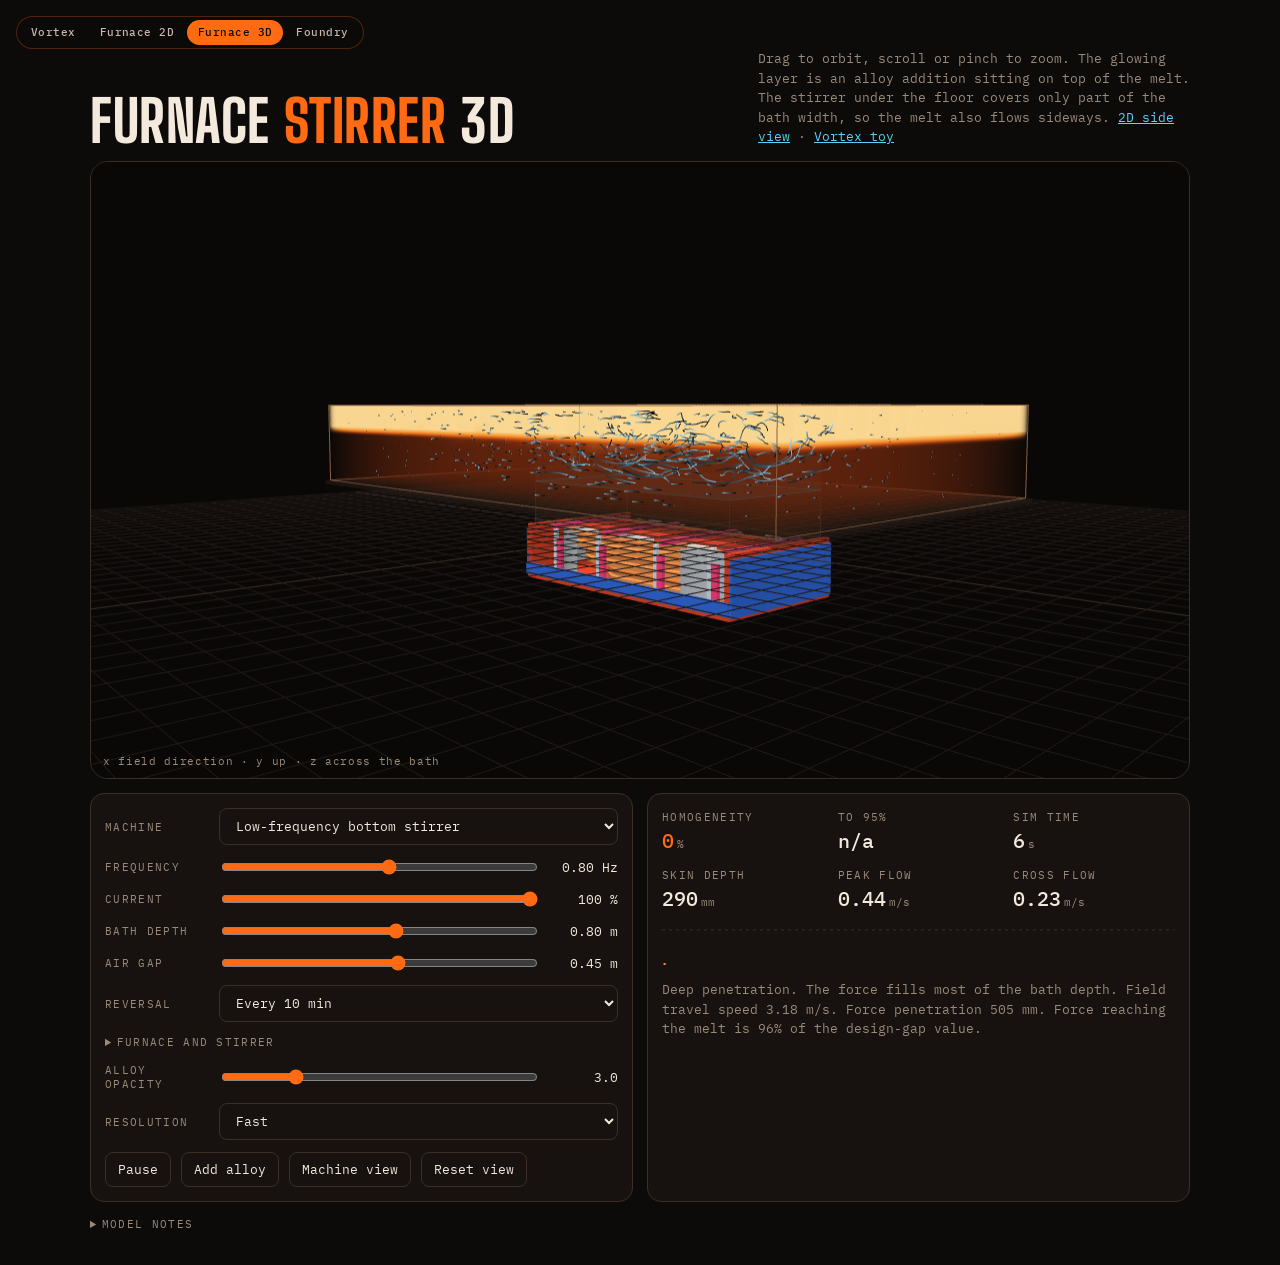
==== 3d/index.html @ f16df672 "Draw the stirrer after the real machine class: tray, six staggered racetrack coils, core blocks, spa" ====
<!doctype html>
<html lang="en">
<head>
<meta charset="utf-8">
<meta name="viewport" content="width=device-width, initial-scale=1, viewport-fit=cover">
<meta name="description" content="Rotatable 3D model of a linear electromagnetic stirrer in a molten aluminum bath. A finite-width stirrer drives real cross-flow that a 2D model cannot show.">
<meta property="og:title" content="Furnace Stirrer 3D">
<meta property="og:description" content="Orbit a 3D bath of molten aluminum and watch an alloy addition mix under a traveling magnetic field.">
<meta property="og:type" content="website">
<meta property="og:url" content="https://stirrer.rsymo.com/3d/">
<meta property="og:image" content="https://stirrer.rsymo.com/og/3d.png">
<meta name="twitter:card" content="summary_large_image">
<meta name="twitter:image" content="https://stirrer.rsymo.com/og/3d.png">
<title>Furnace Stirrer 3D</title>
<link rel="preconnect" href="https://fonts.googleapis.com">
<link rel="preconnect" href="https://fonts.gstatic.com" crossorigin>
<link rel="stylesheet" href="https://fonts.googleapis.com/css2?family=Big+Shoulders+Display:wght@800&family=IBM+Plex+Mono:wght@400;500&display=swap">
<style>
/* Layout: title row, one large orbitable 3D view, then controls beside readouts. Single dark look on purpose (furnace room). */
:root {
  --bg: #0a0807;
  --page: #0d0b0a;
  --fg: #f3e9dc;
  --muted: #9a8a7a;
  --line: #3a2e26;
  --ember: #ff6a13;
  --pos: #5ad1ff;
  --panel: #171210;
  --display: "Big Shoulders Display", "Arial Narrow", Impact, sans-serif;
  --mono: "IBM Plex Mono", ui-monospace, Menlo, Consolas, monospace;
  color-scheme: dark;
}
* { box-sizing: border-box; }
html { background: var(--page); }
body { margin: 0; background: var(--page); color: var(--fg); font-family: var(--mono); font-size: 13px; padding-inline: 16px; padding-block: 16px 32px; }
.wrap { max-width: 1100px; margin-inline: auto; display: flex; flex-direction: column; gap: 14px; min-width: 0; }
header { display: flex; justify-content: space-between; align-items: flex-end; gap: 12px 24px; flex-wrap: wrap; }
h1 { font-family: var(--display); font-weight: 800; font-size: clamp(2.2rem, 7vw, 3.6rem); line-height: .88; letter-spacing: .01em; text-transform: uppercase; margin: 0; }
h1 span { color: var(--ember); }
.sub { color: var(--muted); max-width: 54ch; margin: 0; line-height: 1.5; }
.sub a { color: var(--pos); }
.stage { position: relative; width: 100%; aspect-ratio: 16 / 9; min-height: 300px; border: 1px solid var(--line); border-radius: 18px; background: var(--bg); overflow: hidden; touch-action: none; }
@media (max-width: 720px) { .stage { aspect-ratio: 4 / 3; } }
.stage canvas { position: absolute; inset: 0; width: 100%; height: 100%; display: block; cursor: grab; }
.stage canvas.drag { cursor: grabbing; }
.axes { position: absolute; left: 12px; bottom: 10px; margin: 0; color: var(--muted); font-size: 11px; letter-spacing: .06em; pointer-events: none; }
.nogl { position: absolute; inset: 0; display: none; align-items: center; justify-content: center; padding: 24px; text-align: center; color: var(--muted); line-height: 1.6; }
.grid { display: grid; grid-template-columns: minmax(0, 1fr) minmax(0, 1fr); gap: 14px; }
@media (max-width: 720px) { .grid { grid-template-columns: minmax(0, 1fr); } }
.panel { background: var(--panel); border: 1px solid var(--line); border-radius: 14px; padding: 14px; display: flex; flex-direction: column; gap: 12px; min-width: 0; }
.row { display: grid; grid-template-columns: 104px minmax(0, 1fr) 72px; align-items: center; gap: 10px; }
label, .lab { text-transform: uppercase; letter-spacing: .12em; font-size: 11px; color: var(--muted); }
input[type=range] { width: 100%; min-width: 0; accent-color: var(--ember); }
output { text-align: right; font-variant-numeric: tabular-nums; }
select, button { font: inherit; color: var(--fg); background: transparent; border: 1px solid var(--line); border-radius: 8px; padding: 8px 12px; cursor: pointer; }
select { background: var(--panel); }
.row select { grid-column: 2 / span 2; min-width: 0; width: 100%; text-overflow: ellipsis; }
.row select + span { display: none; }
button:hover, select:hover { border-color: var(--ember); }
button[aria-pressed="true"] { background: var(--ember); border-color: var(--ember); color: #160a03; font-weight: 500; }
:focus-visible { outline: 2px solid var(--pos); outline-offset: 2px; }
.btns { display: flex; gap: 10px; flex-wrap: wrap; }
.stats { display: grid; grid-template-columns: repeat(3, minmax(0, 1fr)); gap: 12px 14px; }
@media (max-width: 420px) { .stats { grid-template-columns: repeat(2, minmax(0, 1fr)); } }
.stat b { display: block; font-size: 20px; font-weight: 500; font-variant-numeric: tabular-nums; margin-top: 2px; }
.stat b small { font-size: 11px; color: var(--muted); font-weight: 400; margin-left: 3px; }
.hero b { color: var(--ember); }
.regime { margin: 0; color: var(--muted); line-height: 1.5; }
#spark { width: 100%; height: 44px; display: block; }
details { color: var(--muted); line-height: 1.55; }
details summary { cursor: pointer; text-transform: uppercase; letter-spacing: .12em; font-size: 11px; }
details ul { margin: 8px 0 0; padding-left: 18px; display: flex; flex-direction: column; gap: 4px; }
</style>
</head>
<body>
<div class="wrap">
  <header>
    <h1>Furnace <span>Stirrer</span> 3D</h1>
    <p class="sub">Drag to orbit, scroll or pinch to zoom. The glowing layer is an alloy addition sitting on top of the melt. The stirrer under the floor covers only part of the bath width, so the melt also flows sideways. <a href="/furnace/">2D side view</a> · <a href="/">Vortex toy</a></p>
  </header>

  <div class="stage" id="stage">
    <canvas id="gl" aria-label="Rotatable 3D view of the molten aluminum bath, the alloy layer, flow tracers and the stirrer under the floor"></canvas>
    <p class="axes">x field direction · y up · z across the bath</p>
    <div class="nogl" id="nogl">This view needs WebGL 2. Try a recent Chrome, Safari or Firefox, or the 2D side view.</div>
  </div>

  <div class="grid">
    <div class="panel">
      <div class="row"><label for="machine">Machine</label>
        <select id="machine"><option value="lf">Low-frequency bottom stirrer</option><option value="demo">Compact demo (original)</option></select><span></span></div>
      <div class="row"><label for="freq">Frequency</label><input id="freq" type="range" min="0" max="100" value="53"><output id="freqOut">0.80 Hz</output></div>
      <div class="row"><label for="power">Current</label><input id="power" type="range" min="10" max="100" step="5" value="100"><output id="powerOut">100 %</output></div>
      <div class="row"><label for="depth">Bath depth</label><input id="depth" type="range" min="30" max="120" step="5" value="80"><output id="depthOut">0.80 m</output></div>
      <div class="row"><label for="gap">Air gap</label><input id="gap" type="range" min="0" max="80" step="5" value="45"><output id="gapOut">0.45 m</output></div>
      <div class="row"><label for="rev">Reversal</label>
        <select id="rev"><option value="0">Off</option><option value="20">Every 20 s</option><option value="80">Every 80 s</option><option value="300">Every 5 min</option><option value="600" selected>Every 10 min</option></select><span></span></div>
      <details class="adv"><summary>Furnace and stirrer</summary>
        <div class="row"><label for="flen">Furnace length</label><input id="flen" type="range" min="20" max="100" step="5" value="60"><output id="flenOut">6.0 m</output></div>
        <div class="row"><label for="fwid">Furnace width</label><input id="fwid" type="range" min="10" max="60" step="5" value="35"><output id="fwidOut">3.5 m</output></div>
        <div class="row"><label for="slen">Stirrer length</label><input id="slen" type="range" min="5" max="40" step="1" value="27"><output id="slenOut">2.7 m</output></div>
        <div class="row"><label for="zw">Stirrer width</label><input id="zw" type="range" min="20" max="100" step="2" value="37"><output id="zwOut">37 %</output></div>
        <div class="row"><label for="zoff">Side offset</label><input id="zoff" type="range" min="-30" max="30" step="2" value="-12"><output id="zoffOut">-12 %</output></div>
        <div class="row"><label for="pitch">Pole pitch</label><input id="pitch" type="range" min="200" max="2000" step="50" value="2000"><output id="pitchOut">2000 mm</output></div>
        <div class="row"><label for="slip">Slip</label><input id="slip" type="range" min="20" max="100" step="5" value="20"><output id="slipOut">20 %</output></div>
        <div class="row"><label for="fmodel">Field model</label>
          <select id="fmodel"><option value="0">Skin depth only</option><option value="1" selected>Skin depth + pole pitch</option></select><span></span></div>
      </details>
      <div class="row"><label for="gain">Alloy opacity</label><input id="gain" type="range" min="1" max="10" step="0.5" value="3"><output id="gainOut">3.0</output></div>
      <div class="row"><label for="quality">Resolution</label>
        <select id="quality"><option value="0">Fast</option><option value="1">Fine (slower)</option></select><span></span></div>
      <div class="btns"><button id="play" aria-pressed="false">Pause</button><button id="alloy">Add alloy</button><button id="mview" aria-pressed="false" title="Hide the melt and look at the stirrer itself">Machine view</button><button id="resetView">Reset view</button></div>
    </div>

    <div class="panel">
      <div class="stats">
        <div class="stat hero"><span class="lab">Homogeneity</span><b id="sHomog">0<small>%</small></b></div>
        <div class="stat"><span class="lab">To 95%</span><b id="sT95">n/a</b></div>
        <div class="stat"><span class="lab">Sim time</span><b id="sTime">0<small>s</small></b></div>
        <div class="stat"><span class="lab">Skin depth</span><b id="sDelta">0<small>mm</small></b></div>
        <div class="stat"><span class="lab">Peak flow</span><b id="sPeak">0<small>m/s</small></b></div>
        <div class="stat"><span class="lab">Cross flow</span><b id="sCross">0<small>m/s</small></b></div>
      </div>
      <canvas id="spark" aria-label="Homogeneity over time"></canvas>
      <p class="regime" id="regime"></p>
    </div>
  </div>

  <details>
    <summary>Model notes</summary>
    <ul>
      <li>Machine presets: "Low-frequency bottom stirrer" is a generic, illustrative class of bottom-mounted linear induction stirrer driven at roughly 0.1–5 Hz through an air gap of refractory and plate. The values are rounded and are not product specifications. "Compact demo" is the original 2 m toy. The stirrer drawing is illustrative, after the general layout of this machine class (steel tray, six stacked racetrack coils staggered by phase, laminated core blocks, clamp bars, curved end shields), not a product drawing.</li>
      <li>Force: a traveling-wave push in the melt above the stirrer. It decays with height as exp(−2·a·d), and the gap adds a factor exp(−2·a·g) before the melt. The decay rate a comes from the skin depth δ = √(1 / (π f μ₀ σ)) with σ = 3.8 MS/m for liquid aluminum (approximate). A melt that is already moving sees a lower slip frequency, which acts like a deeper skin depth: δ/√slip. The optional Field model adds the pole-pitch limit: α² = (π/τ)² + 2i·slip/δ², a = Re α. Current scales force as I².</li>
      <li>Thrust is normalised so that the preset gap, frequency and pole pitch give the nominal force. Raising frequency or widening the gap then reduces the force that reaches the melt, and the readout shows it as a percentage of that design value.</li>
      <li>Flow: 3D incompressible solver (stable fluids, MacCormack dye advection) on a coarse grid (Fast) or about 1.6 times finer (Fine). Walls and floor are no-slip and the top is free-slip. Vorticity confinement and weak drag stand in for turbulence. Sim time is compressed so that 5–10 minute reversal cycles can be watched.</li>
      <li>Cross flow is the fastest motion across the bath width. It comes from the stirrer being narrower than the bath and from friction on the side walls.</li>
      <li>Left out: free-surface motion, thermal convection, heating of the window plate, side-mounted installations and any calibration against a real furnace. Qualitative only. Do not use it to size or predict a real installation.</li>
    </ul>
  </details>
</div>

<script src="three.min.js"></script>
<script src="/machine.js?v=2"></script>
<script src="sim3d.js?v=3"></script>
<script>
(function () {
  var P = EMS_MACHINES.lf, L = P.furnaceL, WZ = P.furnaceW, NX = 56, DX = L / NX, NZ = Math.round(WZ / DX), SIGMA = 3.8e6, STEP = P.step3, TAU = 1.4;
  var gap = 0.45, slip = 0.4, usePitch = true, stirL = 2.7, stirX = 0.5, zoff = -0.12, gapNorm = 1, refDelta = 0.3, cur = 1;
  var $ = function (id) { return document.getElementById(id); };
  var stage = $('stage'), canvas = $('gl'), spark = $('spark'), sctx = spark.getContext('2d');

  var renderer;
  try {
    renderer = new THREE.WebGLRenderer({ canvas: canvas, antialias: true, alpha: false });
    if (!renderer.capabilities.isWebGL2) throw new Error('webgl2');
  } catch (e) { $('nogl').style.display = 'flex'; canvas.style.display = 'none'; return; }
  renderer.setClearColor(0x0a0807, 1);

  var scene = new THREE.Scene();
  var camera = new THREE.PerspectiveCamera(38, 1, 0.05, 50);

  var sim, ny, H, depth = 0.8, freq = 0.8, power = 1, zw = 0.37, gain = 3, revT = 600, playing = true;
  var dirS = 1, stepCount = 0, hist = [], t95 = null, stats = null, wallPhase = 0;
  var bodyH = 0.55, coilMats = [], bathGroup, stirGroup, volMesh, volTex, volData, lineMesh, forceBox, teeth = [], arrow;
  var tracers = [], NT = 480, TL = 22, trailPos, trailCol, lineGeo, ringHead = 0;
  var view = { theta: 0.75, phi: 1.34, r: 8.7, auto: true };

  function freqFromSlider(s) { return EMS_freqFromSlider(P, s); }

  var VERT = [
    'varying vec3 vOrigin; varying vec3 vDir; uniform vec3 uCenter;',
    'void main() {',
    '  vOrigin = cameraPosition - uCenter;',
    '  vDir = position - vOrigin;',
    '  gl_Position = projectionMatrix * modelViewMatrix * vec4(position, 1.0);',
    '}'
  ].join('\n');
  var FRAG = [
    'precision highp float; precision highp sampler3D;',
    'uniform sampler3D uMap; uniform vec3 uSize; uniform float uGain;',
    'varying vec3 vOrigin; varying vec3 vDir;',
    'vec2 hitBox(vec3 o, vec3 d, vec3 h) {',
    '  vec3 inv = 1.0 / d; vec3 t0 = (-h - o) * inv; vec3 t1 = (h - o) * inv;',
    '  vec3 tmin = min(t0, t1); vec3 tmax = max(t0, t1);',
    '  return vec2(max(max(tmin.x, tmin.y), tmin.z), min(min(tmax.x, tmax.y), tmax.z));',
    '}',
    'vec3 ramp(float c) {',
    '  vec3 a = vec3(0.42, 0.15, 0.05); vec3 b = vec3(0.78, 0.28, 0.07);',
    '  vec3 m = vec3(1.0, 0.62, 0.20); vec3 d = vec3(1.0, 0.86, 0.58);',
    '  if (c < 0.3) return mix(a, b, c / 0.3);',
    '  if (c < 0.65) return mix(b, m, (c - 0.3) / 0.35);',
    '  return mix(m, d, (c - 0.65) / 0.35);',
    '}',
    'void main() {',
    '  vec3 rd = normalize(vDir);',
    '  vec2 t = hitBox(vOrigin, rd, uSize * 0.5);',
    '  if (t.x > t.y) discard;',
    '  t.x = max(t.x, 0.0);',
    '  float dt = (t.y - t.x) / float(STEPS);',
    '  vec3 p = vOrigin + rd * (t.x + dt * 0.5);',
    '  vec4 acc = vec4(0.0);',
    '  for (int i = 0; i < STEPS; i++) {',
    '    float c = clamp(texture(uMap, p / uSize + 0.5).r, 0.0, 1.0);',
    '    float dens = uGain * c * c + 0.09;',
    '    float a = 1.0 - exp(-dens * dt * 6.0);',
    '    acc.rgb += (1.0 - acc.a) * a * ramp(c);',
    '    acc.a += (1.0 - acc.a) * a;',
    '    if (acc.a > 0.97) break;',
    '    p += rd * dt;',
    '  }',
    '  gl_FragColor = vec4(acc.rgb, acc.a);',
    '}'
  ].join('\n');

  function disposeGroup(g) {
    if (!g) return;
    g.traverse(function (o) {
      if (o.geometry) o.geometry.dispose();
      if (o.material) { if (o.material.map) o.material.map.dispose(); o.material.dispose(); }
    });
    scene.remove(g);
  }

  function buildBath() {
    disposeGroup(bathGroup);
    bathGroup = new THREE.Group();
    // volume
    volData = new Uint8Array(NX * ny * NZ);
    volTex = new THREE.DataTexture3D(volData, NX, ny, NZ);
    volTex.format = THREE.RedFormat; volTex.type = THREE.UnsignedByteType;
    volTex.minFilter = THREE.LinearFilter; volTex.magFilter = THREE.LinearFilter;
    volTex.wrapS = volTex.wrapT = volTex.wrapR = THREE.ClampToEdgeWrapping;
    volTex.unpackAlignment = 1; volTex.needsUpdate = true;
    var mat = new THREE.ShaderMaterial({
      uniforms: { uMap: { value: volTex }, uSize: { value: new THREE.Vector3(L, H, WZ) }, uGain: { value: gain }, uCenter: { value: new THREE.Vector3(0, H / 2, 0) } },
      vertexShader: VERT, fragmentShader: FRAG, defines: { STEPS: 110 },
      side: THREE.BackSide, transparent: true, depthWrite: false,
      blending: THREE.CustomBlending, blendEquation: THREE.AddEquation, blendSrc: THREE.OneFactor, blendDst: THREE.OneMinusSrcAlphaFactor
    });
    volMesh = new THREE.Mesh(new THREE.BoxGeometry(L, H, WZ), mat);
    volMesh.position.set(0, H / 2, 0); volMesh.renderOrder = 2;
    bathGroup.add(volMesh);
    // walls as edges
    var edges = new THREE.LineSegments(new THREE.EdgesGeometry(new THREE.BoxGeometry(L, H, WZ)), new THREE.LineBasicMaterial({ color: 0x8a5e42 }));
    edges.position.set(0, H / 2, 0); bathGroup.add(edges);
    // floor plate
    var floor = new THREE.Mesh(new THREE.BoxGeometry(L + 0.08, 0.04, WZ + 0.08), new THREE.MeshBasicMaterial({ color: 0x2a1e17, transparent: true, opacity: 0.5, depthWrite: false }));
    floor.position.set(0, -0.02, 0); bathGroup.add(floor);
    // ground grid under the furnace
    var gsz = Math.max(6, 2 * L), grid = new THREE.GridHelper(gsz, Math.round(gsz * 4), 0x3a2e26, 0x1f1815); grid.position.y = -0.34 - 0.25 * gap; bathGroup.add(grid);
    // force zone: box delta tall over the stirrer
    forceBox = new THREE.Mesh(new THREE.BoxGeometry(1, 1, 1), new THREE.MeshBasicMaterial({ color: 0x5ad1ff, transparent: true, opacity: 0.16, depthWrite: false }));
    forceBox.renderOrder = 1; bathGroup.add(forceBox);
    scene.add(bathGroup);
    buildStirrer();
    updateForceBox();
  }

  // A bottom-mounted low-frequency linear induction stirrer, drawn after the real class of machine:
  // steel tray, six stacked flat racetrack coils staggered along the travel direction (three phases, two layers each),
  // laminated core blocks and spacer bars on top, clamp bars down the sides, curved stainless end shields.
  function racetrack(len, wid, r) {
    r = Math.min(r, wid / 2 - 1e-3, len / 2 - 1e-3);
    var s = new THREE.Shape(), x = len / 2, y = wid / 2;
    s.moveTo(-x + r, -y); s.lineTo(x - r, -y); s.absarc(x - r, -y + r, r, -Math.PI / 2, 0, false);
    s.lineTo(x, y - r); s.absarc(x - r, y - r, r, 0, Math.PI / 2, false);
    s.lineTo(-x + r, y); s.absarc(-x + r, y - r, r, Math.PI / 2, Math.PI, false);
    s.lineTo(-x, -y + r); s.absarc(-x + r, -y + r, r, Math.PI, 1.5 * Math.PI, false);
    return s;
  }
  function buildEMSBody(x0, x1, z0, z1) {
    var w = x1 - x0, d = z1 - z0, cx = (x0 + x1) / 2, cz = (z0 + z1) / 2;
    var sc = Math.max(0.55, Math.min(1, Math.min(w, d) / 1.2));
    var lp = 0.075 * sc, th = 0.05 * sc, top = 0.045;
    bodyH = top + 6 * lp + 0.06;
    var mat = function (c, e) { return new THREE.MeshLambertMaterial({ color: c, emissive: e || 0x000000 }); };
    var red = mat(0xc23a22), blue = mat(0x2a5cc0), pink = mat(0xe0386e), steel = mat(0xb9bec6), white = mat(0xe8e4dc), core = mat(0xb83320);
    function box(sx, sy, sz, m, x, y, z) { var o = new THREE.Mesh(new THREE.BoxGeometry(sx, sy, sz), m); o.position.set(x, y, z); stirGroup.add(o); return o; }
    stirGroup.add(new THREE.AmbientLight(0xffffff, 0.62));
    var dl = new THREE.DirectionalLight(0xffffff, 0.75); dl.position.set(2, 6, 3); stirGroup.add(dl);
    // tray, end walls (red with blue outer plate), low blue side rails
    box(w + 0.12, 0.04, d + 0.12, red, cx, -bodyH, cz);
    [-1, 1].forEach(function (sg) {
      box(0.06, bodyH, d + 0.12, red, cx + sg * (w / 2 + 0.03), -bodyH / 2, cz);
      box(0.02, bodyH * 0.9, d + 0.12, blue, cx + sg * (w / 2 + 0.07), -bodyH / 2 - 0.02, cz);
      box(w + 0.12, 0.12, 0.03, blue, cx, -bodyH + 0.08, cz + sg * (d / 2 + 0.07));
    });
    // six racetrack coils
    coilMats = [];
    var cl = w * 0.74, cw = d * 0.86, inset = Math.max(0.06, 0.12 * Math.min(cl, cw) / 1.0);
    var outer = racetrack(cl, cw, cw / 2), hole = racetrack(cl - 2 * inset, cw - 2 * inset, (cw - 2 * inset) / 2);
    outer.holes.push(new THREE.Path(hole.getPoints(24).reverse()));
    var geo = new THREE.ExtrudeGeometry(outer, { depth: th, bevelEnabled: false, curveSegments: 20 });
    geo.rotateX(-Math.PI / 2);
    var offs = [-0.13 * w, 0, 0.13 * w];
    for (var i = 0; i < 6; i++) {
      var m = mat(i % 2 ? 0xc47434 : 0xb8652a, 0x000000); coilMats.push({ m: m, off: offs[Math.floor(i / 2)] });
      var c = new THREE.Mesh(geo, m); c.position.set(cx + offs[Math.floor(i / 2)], -top - (i + 1) * lp + 0.01, cz); stirGroup.add(c);
    }
    // laminated core blocks and spacer bars on the face
    var bw = w * 0.17;
    [-0.3, 0, 0.3].forEach(function (f) { box(bw, 0.04, d * 0.56, core, cx + f * w, -0.025, cz); });
    [-0.45, -0.15, 0.15, 0.45].forEach(function (f) { box(0.05, 0.05, d * 0.82, pink, cx + f * w, -0.03, cz); });
    [-0.3, 0, 0.3].forEach(function (f) { [-1, 1].forEach(function (sg) { box(bw * 0.7, 0.06, 0.05, white, cx + f * w, -0.055, cz + sg * d * 0.31); }); });
    // clamp bars and pink uprights down both long faces
    [-0.4, -0.15, 0.15, 0.4].forEach(function (f) {
      [-1, 1].forEach(function (sg) {
        box(0.045, bodyH - 0.1, 0.035, steel, cx + f * w, -bodyH / 2 + 0.01, cz + sg * (cw / 2 + 0.03));
        box(0.07, bodyH - 0.2, 0.04, pink, cx + f * w + 0.06, -bodyH / 2 - 0.03, cz + sg * (cw / 2 + 0.03));
      });
    });
    // stainless end shields (half cylinders around the coil ends)
    var rr = Math.min(cw / 2 + 0.04, w * 0.3), hh = bodyH - 0.12;
    var sm = new THREE.MeshLambertMaterial({ color: 0x9aa0a6, side: THREE.DoubleSide });
    [[1, 0], [-1, Math.PI]].forEach(function (e) {
      var sh = new THREE.Mesh(new THREE.CylinderGeometry(rr, rr, hh, 28, 1, true, e[1], Math.PI), sm);
      sh.scale.set(1, 1, (cw / 2 + 0.04) / rr); sh.position.set(cx + e[0] * (w / 2 - rr - 0.01), -0.03 - hh / 2, cz); stirGroup.add(sh);
    });
  }

  function buildStirrer() {
    if (stirGroup) { stirGroup.traverse(function (o) { if (o.geometry) o.geometry.dispose(); if (o.material) o.material.dispose(); }); bathGroup.remove(stirGroup); }
    stirGroup = new THREE.Group(); teeth = [];
    stirGroup.position.y = -gap;
    var x0 = -L / 2 + sim.winA * L, x1 = -L / 2 + sim.winB * L, w = x1 - x0;
    var z0 = -WZ / 2 + sim.zA * WZ, z1 = -WZ / 2 + sim.zB * WZ, d = z1 - z0;
    if (gap > 0.001) {   // refractory and plate between the stirrer face and the melt
      var slab = new THREE.Mesh(new THREE.BoxGeometry(w, gap, d), new THREE.MeshBasicMaterial({ color: 0x6b4a36, transparent: true, opacity: 0.14, depthWrite: false }));
      slab.position.set((x0 + x1) / 2, gap / 2, (z0 + z1) / 2); stirGroup.add(slab);
      var se = new THREE.LineSegments(new THREE.EdgesGeometry(new THREE.BoxGeometry(w, gap, d)), new THREE.LineBasicMaterial({ color: 0x6b4a36, transparent: true, opacity: 0.5 }));
      se.position.copy(slab.position); stirGroup.add(se);
    }
    buildEMSBody(x0, x1, z0, z1);
    arrow = new THREE.ArrowHelper(new THREE.Vector3(1, 0, 0), new THREE.Vector3((x0 + x1) / 2, -(bodyH + 0.12), (z0 + z1) / 2), 0.5, 0x9a8a7a, 0.12, 0.07);
    stirGroup.add(arrow);
    bathGroup.add(stirGroup);
  }

  function updateForceBox() {
    if (!forceBox) return;
    var x0 = -L / 2 + sim.winA * L, x1 = -L / 2 + sim.winB * L;
    var z0 = -WZ / 2 + sim.zA * WZ, z1 = -WZ / 2 + sim.zB * WZ;
    var h = Math.min(H, sim.pen);
    forceBox.scale.set(x1 - x0, h, z1 - z0);
    forceBox.position.set((x0 + x1) / 2, h / 2, (z0 + z1) / 2);
  }

  function makeSim() {
    var dx = P.dx3[+$('quality').value] || P.dx3[0];
    var cells = function (d) { return Math.round(L / d) * Math.round(depth / d) * Math.round(WZ / d); };
    while (cells(dx) > 150000) dx *= 1.08;
    NX = Math.max(8, Math.round(L / dx)); DX = L / NX; NZ = Math.max(4, Math.round(WZ / DX));
    ny = Math.max(3, Math.round(depth / DX)); H = ny * DX;
    sim = new EMS3.Fluid3D(NX, ny, NZ, DX);
    sim.params.accel = P.accel3;
    sim.winA = stirX - stirL / L / 2; sim.winB = stirX + stirL / L / 2;
    applyParams(true);
    buildBath(); buildTracers(); resetMetrics(); resize();
    view.target = new THREE.Vector3(0, (H - gap) * 0.5, 0);
    setMachineView(false);
  }

  var mviewOn = false;
  function setMachineView(on) {
    mviewOn = on;
    if (volMesh) volMesh.visible = !on;
    if (lineMesh) lineMesh.visible = !on;
    var b = $('mview'); if (b) b.setAttribute('aria-pressed', on ? 'true' : 'false');
    if (!view.target) return;
    if (on) {
      var cx = -L / 2 + (sim.winA + sim.winB) / 2 * L, cz = -WZ / 2 + (sim.zA + sim.zB) / 2 * WZ;
      view.target.set(cx, -gap - bodyH / 2, cz);
      view.theta = 0.6; view.phi = 1.15; view.r = Math.max(2.6, 1.5 * stirL);
    } else {
      view.target.set(0, (H - gap) * 0.5, 0);
      view.theta = 0.75; view.phi = P.phi; view.r = 1.45 * L;
    }
  }

  // push the physics parameters into the solver and rebuild the force profile
  function applyParams(skipVisual) {
    var zc = 0.5 + zoff, half = zw / 2;
    sim.zA = Math.max(0, zc - half); sim.zB = Math.min(1, zc + half);
    sim.winA = Math.max(0, stirX - stirL / L / 2); sim.winB = Math.min(1, stirX + stirL / L / 2);
    var p = sim.params;
    p.freq = freq; p.power = cur * cur; p.sigma = SIGMA; p.pitch = TAU; p.usePitch = usePitch; p.slip = slip; p.gap = gap; p.gapNorm = gapNorm;
    sim.buildProfile();
    if (!skipVisual && bathGroup) { buildStirrer(); updateForceBox(); }
  }

  // thrust of the reference machine (profile gap, frequency and pitch), used for the "force vs design" readout
  function refThrust() {
    var r = EMS3.decay(P.freq, SIGMA, P.pitch / 1000, P.model === '1', P.slip / 100);
    var norm = Math.exp(2 * r.a * P.gap);
    return { norm: norm, thrust: r.delta / 2 };
  }

  function spawnTracer(t) {
    t.x = 1 + Math.random() * (NX - 1); t.y = 1 + Math.random() * (ny - 1); t.z = 1 + Math.random() * (NZ - 1);
    t.life = 120 + Math.random() * 260;
    var b = t.id * TL * 3, p = cellToWorld(t.x, t.y, t.z);
    for (var s = 0; s < TL; s++) { trailPos[b + s * 3] = p[0]; trailPos[b + s * 3 + 1] = p[1]; trailPos[b + s * 3 + 2] = p[2]; }
  }
  function cellToWorld(x, y, z) { return [-L / 2 + (x - 0.5) * DX, (y - 0.5) * DX, -WZ / 2 + (z - 0.5) * DX]; }

  function buildTracers() {
    if (lineMesh) { scene.remove(lineMesh); lineGeo.dispose(); lineMesh.material.dispose(); }
    trailPos = new Float32Array(NT * TL * 3);
    var segVerts = NT * (TL - 1) * 2;
    lineGeo = new THREE.BufferGeometry();
    lineGeo.setAttribute('position', new THREE.BufferAttribute(new Float32Array(segVerts * 3), 3).setUsage(THREE.DynamicDrawUsage));
    lineGeo.setAttribute('color', new THREE.BufferAttribute(new Float32Array(segVerts * 3), 3).setUsage(THREE.DynamicDrawUsage));
    lineMesh = new THREE.LineSegments(lineGeo, new THREE.LineBasicMaterial({ vertexColors: true }));
    lineMesh.frustumCulled = false; lineMesh.renderOrder = 0; scene.add(lineMesh);
    tracers = []; ringHead = 0;
    for (var i = 0; i < NT; i++) { var t = { id: i }; spawnTracer(t); tracers.push(t); }
    fillLines();
  }

  function fillLines() {
    var pos = lineGeo.attributes.position.array, col = lineGeo.attributes.color.array, v = 0;
    for (var i = 0; i < NT; i++) {
      var b = i * TL * 3;
      for (var s = 0; s < TL - 1; s++) {
        var a = ((ringHead - s) % TL + TL) % TL, c = ((ringHead - s - 1) % TL + TL) % TL;
        var f0 = Math.pow(1 - s / (TL - 1), 1.6), f1 = Math.pow(1 - (s + 1) / (TL - 1), 1.6);
        pos[v] = trailPos[b + a * 3]; pos[v + 1] = trailPos[b + a * 3 + 1]; pos[v + 2] = trailPos[b + a * 3 + 2];
        col[v] = 0.55 * f0; col[v + 1] = 0.84 * f0; col[v + 2] = 1.0 * f0; v += 3;
        pos[v] = trailPos[b + c * 3]; pos[v + 1] = trailPos[b + c * 3 + 1]; pos[v + 2] = trailPos[b + c * 3 + 2];
        col[v] = 0.55 * f1; col[v + 1] = 0.84 * f1; col[v + 2] = 1.0 * f1; v += 3;
      }
    }
    lineGeo.attributes.position.needsUpdate = true; lineGeo.attributes.color.needsUpdate = true;
  }

  function resetMetrics() { hist = []; t95 = null; sim.time = 0; dirS = 1; sim.dir = 1; stats = sim.stats(); }

  function stepSim() {
    if (revT > 0) {
      var target = (Math.floor(sim.time / revT) % 2 === 0) ? 1 : -1;
      dirS += (target - dirS) * (1 - Math.exp(-STEP / 2));
    } else dirS += (1 - dirS) * (1 - Math.exp(-STEP / 2));
    sim.dir = dirS;
    sim.step(STEP); stepCount++;
    wallPhase += 0.016 * Math.min(freq, 3) * 0.5 * dirS;

    ringHead = (ringHead + 1) % TL;
    for (var i = 0; i < NT; i++) {
      var t = tracers[i];
      var u = sim.sample(sim.u, t.x, t.y, t.z), v = sim.sample(sim.v, t.x, t.y, t.z), w = sim.sample(sim.w, t.x, t.y, t.z);
      var nx_ = t.x + u * STEP / DX, ny_ = t.y + v * STEP / DX, nz_ = t.z + w * STEP / DX;
      if (nx_ < 1 || nx_ > NX || ny_ < 1 || ny_ > ny || nz_ < 1 || nz_ > NZ || --t.life < 0) { spawnTracer(t); continue; }
      t.x = nx_; t.y = ny_; t.z = nz_;
      var p = cellToWorld(nx_, ny_, nz_), b = i * TL * 3 + ringHead * 3;
      trailPos[b] = p[0]; trailPos[b + 1] = p[1]; trailPos[b + 2] = p[2];
    }
    if (stepCount % 5 === 0) {
      stats = sim.stats();
      hist.push([sim.time, stats.homog]); if (hist.length > 700) hist.shift();
      if (t95 === null && stats.homog >= 0.95) t95 = sim.time;
    }
  }

  function uploadVolume() {
    var c = sim.c, sy = sim.sy, sz = sim.sz, o = 0;
    for (var k = 1; k <= NZ; k++) for (var j = 1; j <= ny; j++) {
      var r = sy * j + sz * k;
      for (var i = 1; i <= NX; i++) { var v = c[i + r]; volData[o++] = v <= 0 ? 0 : v >= 1 ? 255 : (v * 255 + 0.5) | 0; }
    }
    volTex.needsUpdate = true;
  }

  function updateStirrerVisual() {
    var lam = 2 * TAU;
    for (var i = 0; i < coilMats.length; i++) {
      var xr = coilMats[i].off / lam;
      var a = 0.15 + 0.85 * Math.max(0, Math.sin(2 * Math.PI * (xr - wallPhase)));
      var k = a * (0.35 + 0.65 * power);
      coilMats[i].m.emissive.setRGB(0.05 * k, 0.2 * k, 0.4 * k);
    }
    arrow.setDirection(new THREE.Vector3(dirS >= 0 ? 1 : -1, 0, 0));
    var cx = -L / 2 + (sim.winA + sim.winB) / 2 * L;
    arrow.position.x = cx - (dirS >= 0 ? 0.25 : -0.25) * Math.max(1, stirL / 1.2);
  }

  function updateCamera() {
    if (view.auto) view.theta += 0.0022;
    var s = Math.sin(view.phi), t = view.target;
    camera.position.set(t.x + view.r * s * Math.sin(view.theta), t.y + view.r * Math.cos(view.phi), t.z + view.r * s * Math.cos(view.theta));
    camera.lookAt(t);
  }

  function resize() {
    var w = stage.clientWidth, h = stage.clientHeight;
    renderer.setPixelRatio(Math.min(window.devicePixelRatio || 1, 2));
    renderer.setSize(w, h, false); camera.aspect = w / h; camera.updateProjectionMatrix();
    var dpr = Math.min(window.devicePixelRatio || 1, 2), sw = spark.clientWidth || 300;
    spark.width = Math.round(sw * dpr); spark.height = Math.round(44 * dpr); sctx.setTransform(dpr, 0, 0, dpr, 0, 0);
  }

  function drawSpark() {
    var sw = spark.clientWidth || 300, sh = 44;
    sctx.clearRect(0, 0, sw, sh);
    sctx.strokeStyle = '#3a2e26'; sctx.lineWidth = 1; sctx.setLineDash([3, 4]);
    var y95 = sh - 4 - 0.95 * (sh - 8);
    sctx.beginPath(); sctx.moveTo(0, y95); sctx.lineTo(sw, y95); sctx.stroke(); sctx.setLineDash([]);
    if (hist.length < 2) return;
    var tmax = Math.max(P.furnaceL > 3 ? 1200 : 120, hist[hist.length - 1][0]);
    sctx.strokeStyle = '#ff8c22'; sctx.lineWidth = 2; sctx.beginPath();
    for (var i = 0; i < hist.length; i++) {
      var x = hist[i][0] / tmax * (sw - 2) + 1, y = sh - 4 - hist[i][1] * (sh - 8);
      if (i === 0) sctx.moveTo(x, y); else sctx.lineTo(x, y);
    }
    sctx.stroke();
  }

  function readouts() {
    $('sHomog').innerHTML = Math.round(stats.homog * 100) + '<small>%</small>';
    $('sT95').innerHTML = t95 === null ? 'n/a' : EMS_fmtT(t95);
    $('sTime').innerHTML = EMS_fmtT(sim.time);
    $('sDelta').innerHTML = (sim.delta * 1000).toFixed(0) + '<small>mm</small>';
    $('sPeak').innerHTML = stats.vmax.toFixed(2) + '<small>m/s</small>';
    $('sCross').innerHTML = stats.crossmax.toFixed(2) + '<small>m/s</small>';
    var r = sim.pen / H;
    var txt = r < 0.08 ? 'Skin-limited. The force stays in a thin layer at the floor, so the bulk is dragged by a wall jet.'
      : r < 0.5 ? 'Bulk drive. The force reaches well into the bath and sets up a recirculation loop.'
      : 'Deep penetration. The force fills most of the bath depth.';
    var rel = sim.thrustCoef / refThr.thrust * 100;
    txt += ' Field travel speed ' + (2 * TAU * freq).toFixed(2) + ' m/s. Force penetration ' + (sim.pen * 1000).toFixed(0) + ' mm.';
    if (gap > 0.001) txt += ' Force reaching the melt is ' + rel.toFixed(0) + '% of the design-gap value.';
    if ($('regime').textContent !== txt) $('regime').textContent = txt;
  }

  var refThr = refThrust();
  var frames = 0;
  function frame() {
    if (playing) stepSim();
    uploadVolume(); updateStirrerVisual(); fillLines(); updateCamera();
    renderer.render(scene, camera);
    if (frames++ % 4 === 0) { readouts(); drawSpark(); }
    requestAnimationFrame(frame);
  }

  // orbit controls
  var pts = {}, lastPinch = 0;
  canvas.addEventListener('pointerdown', function (e) {
    pts[e.pointerId] = { x: e.clientX, y: e.clientY }; view.auto = false; canvas.classList.add('drag');
    try { canvas.setPointerCapture(e.pointerId); } catch (err) {}
    lastPinch = 0;
  });
  canvas.addEventListener('pointermove', function (e) {
    var p = pts[e.pointerId]; if (!p) return;
    var ids = Object.keys(pts);
    if (ids.length === 1) {
      view.theta -= (e.clientX - p.x) * 0.006;
      view.phi = Math.max(0.15, Math.min(Math.PI * 0.62, view.phi - (e.clientY - p.y) * 0.006));
    } else if (ids.length === 2) {
      pts[e.pointerId] = { x: e.clientX, y: e.clientY };
      var a = pts[ids[0]], b = pts[ids[1]], d = Math.hypot(a.x - b.x, a.y - b.y);
      if (lastPinch) view.r = Math.max(mviewOn ? 1.2 : 0.8 * L, Math.min(3.5 * L, view.r * lastPinch / d));
      lastPinch = d; return;
    }
    pts[e.pointerId] = { x: e.clientX, y: e.clientY };
  });
  function endPointer(e) { delete pts[e.pointerId]; lastPinch = 0; if (!Object.keys(pts).length) canvas.classList.remove('drag'); }
  canvas.addEventListener('pointerup', endPointer); canvas.addEventListener('pointercancel', endPointer);
  canvas.addEventListener('wheel', function (e) { e.preventDefault(); view.auto = false; view.r = Math.max(mviewOn ? 1.2 : 0.8 * L, Math.min(3.5 * L, view.r * Math.exp(e.deltaY * 0.001))); }, { passive: false });

  // controls
  function fmt(id, txt) { $(id + 'Out').textContent = txt; }
  // read every control into the working variables; returns true if the furnace geometry changed
  function readControls() {
    var geo = false, v;
    freq = freqFromSlider(+$('freq').value); fmt('freq', EMS_fmtHz(freq));
    cur = +$('power').value / 100; fmt('power', $('power').value + ' %');
    v = +$('depth').value / 100; if (v !== depth) geo = true; depth = v; fmt('depth', depth.toFixed(2) + ' m');
    gap = +$('gap').value / 100; fmt('gap', gap.toFixed(2) + ' m');
    v = +$('flen').value / 10; if (v !== L) geo = true; L = v; fmt('flen', L.toFixed(1) + ' m');
    v = +$('fwid').value / 10; if (v !== WZ) geo = true; WZ = v; fmt('fwid', WZ.toFixed(1) + ' m');
    stirL = +$('slen').value / 10; fmt('slen', stirL.toFixed(1) + ' m');
    zw = +$('zw').value / 100; fmt('zw', $('zw').value + ' %');
    zoff = +$('zoff').value / 100; fmt('zoff', $('zoff').value + ' %');
    TAU = +$('pitch').value / 1000; fmt('pitch', $('pitch').value + ' mm');
    slip = +$('slip').value / 100; fmt('slip', $('slip').value + ' %');
    usePitch = $('fmodel').value === '1';
    revT = +$('rev').value;
    return geo;
  }
  function onControl() {
    var geo = readControls();
    if (geo) { view.r = Math.max(0.8 * L, Math.min(3.5 * L, 1.45 * L)); makeSim(); }
    else if (sim) { applyParams(false); }
  }
  ['freq', 'power', 'depth', 'gap', 'flen', 'fwid', 'slen', 'zw', 'zoff', 'pitch', 'slip'].forEach(function (id) { $(id).addEventListener('input', onControl); });
  ['fmodel', 'rev', 'quality'].forEach(function (id) { $(id).addEventListener('change', function () { if (id === 'quality') { readControls(); makeSim(); } else onControl(); }); });
  $('gain').addEventListener('input', function () { gain = +this.value; $('gainOut').textContent = gain.toFixed(1); volMesh.material.uniforms.uGain.value = gain; });
  function setVal(id, v) { $(id).value = v; }
  function applyMachine(key) {
    P = EMS_MACHINES[key] || EMS_MACHINES.lf; STEP = P.step3; refThr = refThrust(); gapNorm = refThr.norm;
    setVal('freq', EMS_sliderFromFreq(P, P.freq)); setVal('power', P.current); setVal('depth', P.depth); setVal('gap', Math.round(P.gap * 100));
    setVal('flen', Math.round(P.furnaceL * 10)); setVal('fwid', Math.round(P.furnaceW * 10)); setVal('slen', Math.round(P.stirL * 10));
    setVal('zw', Math.round(P.stirW / P.furnaceW * 100)); setVal('zoff', P.offZ); setVal('pitch', P.pitch); setVal('slip', P.slip);
    setVal('fmodel', P.model); setVal('rev', P.rev);
    stirX = P.stirX; L = P.furnaceL; WZ = P.furnaceW;
    readControls();
    view.r = 1.45 * L; view.theta = 0.75; view.phi = P.phi; view.auto = true;
    makeSim();
  }
  $('machine').addEventListener('change', function () { applyMachine(this.value); });
  $('play').addEventListener('click', function () { playing = !playing; this.setAttribute('aria-pressed', String(!playing)); this.textContent = playing ? 'Pause' : 'Play'; });
  $('alloy').addEventListener('click', function () { sim.resetDye(0.25); hist = []; t95 = null; sim.time = 0; stats = sim.stats(); });
  $('resetView').addEventListener('click', function () { setMachineView(false); view.theta = 0.75; view.phi = P.phi; view.r = 1.45 * L; view.auto = true; });
  $('mview').addEventListener('click', function () { setMachineView(!mviewOn); view.auto = true; });
  window.addEventListener('resize', resize);

  gapNorm = refThrust().norm; refThr = refThrust();
  readControls();
  makeSim();
  for (var w = 0; w < 20; w++) sim.step(STEP);
  sim.time = 0; hist = []; stats = sim.stats();
  window.__ems3 = { sim: function () { return sim; }, scene: scene, stir: function () { return stirGroup; }, view: view, frames: function () { return frames; } };
  requestAnimationFrame(frame);
})();
</script>
<script src="/nav.js?v=3"></script>
<script src="/state.js?v=3"></script>
</body>
</html>
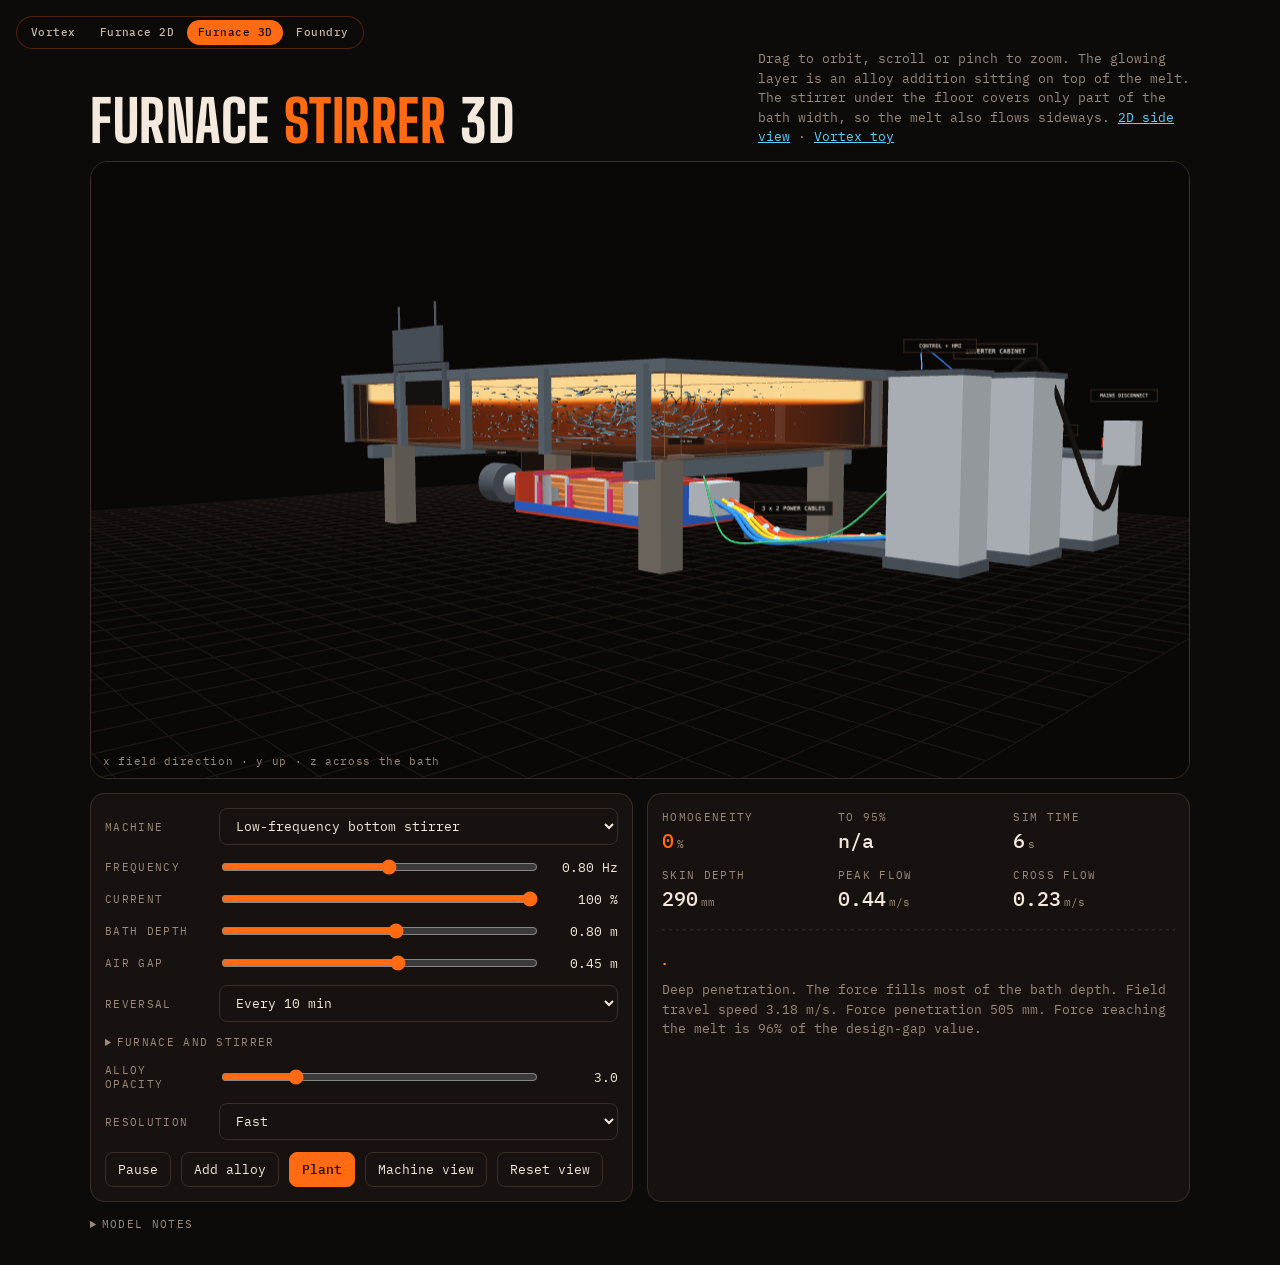
==== commit 156517b8: "3D: furnace shell, supports, door and spout; inverter/control/cooling cabinets, junction and RTD box" ====
--- a/3d/index.html
+++ b/3d/index.html
@@ -109,7 +109,7 @@
       <div class="row"><label for="gain">Alloy opacity</label><input id="gain" type="range" min="1" max="10" step="0.5" value="3"><output id="gainOut">3.0</output></div>
       <div class="row"><label for="quality">Resolution</label>
         <select id="quality"><option value="0">Fast</option><option value="1">Fine (slower)</option></select><span></span></div>
-      <div class="btns"><button id="play" aria-pressed="false">Pause</button><button id="alloy">Add alloy</button><button id="mview" aria-pressed="false" title="Hide the melt and look at the stirrer itself">Machine view</button><button id="resetView">Reset view</button></div>
+      <div class="btns"><button id="play" aria-pressed="false">Pause</button><button id="alloy">Add alloy</button><button id="plant" aria-pressed="true" title="Show or hide furnace shell, cabinets and cables">Plant</button><button id="mview" aria-pressed="false" title="Hide the melt and look at the stirrer itself">Machine view</button><button id="resetView">Reset view</button></div>
     </div>
 
     <div class="panel">
@@ -129,7 +129,7 @@
   <details>
     <summary>Model notes</summary>
     <ul>
-      <li>Machine presets: "Low-frequency bottom stirrer" is a generic, illustrative class of bottom-mounted linear induction stirrer driven at roughly 0.1–5 Hz through an air gap of refractory and plate. The values are rounded and are not product specifications. "Compact demo" is the original 2 m toy. The stirrer drawing is illustrative, after the general layout of this machine class (steel tray, six stacked racetrack coils staggered by phase, laminated core blocks, clamp bars, curved end shields), not a product drawing.</li>
+      <li>Machine presets: "Low-frequency bottom stirrer" is a generic, illustrative class of bottom-mounted linear induction stirrer driven at roughly 0.1–5 Hz through an air gap of refractory and plate. The values are rounded and are not product specifications. "Compact demo" is the original 2 m toy. The stirrer drawing is illustrative, after the general layout of this machine class (steel tray, six stacked racetrack coils staggered by phase, laminated core blocks, clamp bars, curved end shields), not a product drawing. The Plant button adds a generic furnace shell and supports, an inverter cabinet, a control and HMI cabinet, a cooling unit, mains disconnect, junction box, RTD box and blower, with the cable runs between them. Power cables are drawn as three pairs (one per phase), with pulses that follow the current. Layout and sizes are illustrative.</li>
       <li>Force: a traveling-wave push in the melt above the stirrer. It decays with height as exp(−2·a·d), and the gap adds a factor exp(−2·a·g) before the melt. The decay rate a comes from the skin depth δ = √(1 / (π f μ₀ σ)) with σ = 3.8 MS/m for liquid aluminum (approximate). A melt that is already moving sees a lower slip frequency, which acts like a deeper skin depth: δ/√slip. The optional Field model adds the pole-pitch limit: α² = (π/τ)² + 2i·slip/δ², a = Re α. Current scales force as I².</li>
       <li>Thrust is normalised so that the preset gap, frequency and pole pitch give the nominal force. Raising frequency or widening the gap then reduces the force that reaches the melt, and the readout shows it as a percentage of that design value.</li>
       <li>Flow: 3D incompressible solver (stable fluids, MacCormack dye advection) on a coarse grid (Fast) or about 1.6 times finer (Fine). Walls and floor are no-slip and the top is free-slip. Vorticity confinement and weak drag stand in for turbulence. Sim time is compressed so that 5–10 minute reversal cycles can be watched.</li>
@@ -161,7 +161,7 @@
 
   var sim, ny, H, depth = 0.8, freq = 0.8, power = 1, zw = 0.37, gain = 3, revT = 600, playing = true;
   var dirS = 1, stepCount = 0, hist = [], t95 = null, stats = null, wallPhase = 0;
-  var bodyH = 0.55, coilMats = [], bathGroup, stirGroup, volMesh, volTex, volData, lineMesh, forceBox, teeth = [], arrow;
+  var bodyH = 0.55, coilMats = [], plantGroup, pulses = [], plantOn = true, bathGroup, stirGroup, volMesh, volTex, volData, lineMesh, forceBox, teeth = [], arrow;
   var tracers = [], NT = 480, TL = 22, trailPos, trailCol, lineGeo, ringHead = 0;
   var view = { theta: 0.75, phi: 1.34, r: 8.7, auto: true };
 
@@ -246,8 +246,6 @@
     // floor plate
     var floor = new THREE.Mesh(new THREE.BoxGeometry(L + 0.08, 0.04, WZ + 0.08), new THREE.MeshBasicMaterial({ color: 0x2a1e17, transparent: true, opacity: 0.5, depthWrite: false }));
     floor.position.set(0, -0.02, 0); bathGroup.add(floor);
-    // ground grid under the furnace
-    var gsz = Math.max(6, 2 * L), grid = new THREE.GridHelper(gsz, Math.round(gsz * 4), 0x3a2e26, 0x1f1815); grid.position.y = -0.34 - 0.25 * gap; bathGroup.add(grid);
     // force zone: box delta tall over the stirrer
     forceBox = new THREE.Mesh(new THREE.BoxGeometry(1, 1, 1), new THREE.MeshBasicMaterial({ color: 0x5ad1ff, transparent: true, opacity: 0.16, depthWrite: false }));
     forceBox.renderOrder = 1; bathGroup.add(forceBox);
@@ -318,6 +316,116 @@
     });
   }
 
+  // The rest of the installation, generic and illustrative: furnace shell and supports, inverter / control / cooling cabinets,
+  // the cable runs between them, a junction box and blower on the stirrer, and current pulses on the power cables.
+  function labelSprite(text, w) {
+    var c = document.createElement('canvas'); c.width = 512; c.height = 96;
+    var g = c.getContext('2d'); g.fillStyle = 'rgba(10,8,7,0.78)'; g.fillRect(0, 0, 512, 96);
+    g.strokeStyle = '#8a5e42'; g.lineWidth = 3; g.strokeRect(2, 2, 508, 92);
+    g.fillStyle = '#f2e6d8'; g.font = '600 38px monospace'; g.textAlign = 'center'; g.textBaseline = 'middle'; g.fillText(text, 256, 50);
+    var t = new THREE.CanvasTexture(c); var sp = new THREE.Sprite(new THREE.SpriteMaterial({ map: t, transparent: true, depthWrite: false }));
+    sp.scale.set(w, w * 96 / 512, 1); sp.renderOrder = 5; return sp;
+  }
+  function buildPlant(x0, x1, z0, z1) {
+    if (plantGroup) { plantGroup.traverse(function (o) { if (o.geometry) o.geometry.dispose(); if (o.material) { if (o.material.map) o.material.map.dispose(); o.material.dispose(); } }); bathGroup.remove(plantGroup); }
+    plantGroup = new THREE.Group(); pulses = [];
+    var base = -gap - bodyH, gy = base - 0.18, sx = (x0 + x1) / 2, sz = (z0 + z1) / 2;
+    var M = function (c, o) { return new THREE.MeshLambertMaterial({ color: c, emissive: o || 0 }); };
+    var grey = M(0xaeb4ba), dgrey = M(0x4a5058), steel = M(0x59626b), conc = M(0x6d675f), black = M(0x16120f), vent = M(0x2a2d31), green = M(0x39b36b);
+    function bx(w, h, d, m, x, y, z) { var o = new THREE.Mesh(new THREE.BoxGeometry(w, h, d), m); o.position.set(x, y, z); plantGroup.add(o); return o; }
+    // ground
+    var gsz = Math.max(10, 2.4 * L), grid = new THREE.GridHelper(gsz, Math.round(gsz * 3), 0x3a2e26, 0x1f1815); grid.position.set(0, gy, 0); plantGroup.add(grid);
+    // furnace: piers and cross beams (the stirrer pit stays clear), translucent refractory walls, rim, buckstays, door, spout
+    [-1, 1].forEach(function (a) { [-1, 1].forEach(function (b) {
+      bx(0.32, -0.06 - gy, 0.32, conc, a * (L / 2 - 0.35), (gy - 0.06) / 2 - 0.0, b * (WZ / 2 - 0.3));
+    }); });
+    [-1, 1].forEach(function (a) { bx(0.16, 0.18, WZ + 0.3, steel, a * (L / 2 - 0.35), -0.15, 0); });
+    var wallM = new THREE.MeshBasicMaterial({ color: 0x6b4a36, transparent: true, opacity: 0.14, depthWrite: false });
+    var tk = 0.22, Hh = H;
+    [[0, Hh / 2, WZ / 2 + tk / 2, L + 2 * tk, Hh, tk], [0, Hh / 2, -WZ / 2 - tk / 2, L + 2 * tk, Hh, tk], [L / 2 + tk / 2, Hh / 2, 0, tk, Hh, WZ], [-L / 2 - tk / 2, Hh / 2, 0, tk, Hh, WZ]].forEach(function (q) {
+      var m = bx(q[3], q[4], q[5], wallM, q[0], q[1], q[2]); m.renderOrder = 1;
+      var e = new THREE.LineSegments(new THREE.EdgesGeometry(m.geometry), new THREE.LineBasicMaterial({ color: 0x6b4a36, transparent: true, opacity: 0.55 })); e.position.copy(m.position); plantGroup.add(e);
+    });
+    var rim = 0.12, ro = tk + 0.04;
+    bx(L + 2 * ro, rim, rim, steel, 0, Hh + rim / 2, WZ / 2 + ro - rim / 2); bx(L + 2 * ro, rim, rim, steel, 0, Hh + rim / 2, -WZ / 2 - ro + rim / 2);
+    bx(rim, rim, WZ + 2 * ro, steel, L / 2 + ro - rim / 2, Hh + rim / 2, 0); bx(rim, rim, WZ + 2 * ro, steel, -L / 2 - ro + rim / 2, Hh + rim / 2, 0);
+    for (var i = 0; i <= 4; i++) { var bxp = -L / 2 + i * L / 4; [-1, 1].forEach(function (sg) { bx(0.1, Hh + 0.1, 0.1, steel, bxp, Hh / 2 + 0.03, sg * (WZ / 2 + tk + 0.06)); }); }
+    // working door on the +z face: frame, dark opening, raised door leaf and chains
+    var dx = -L * 0.18, dz = WZ / 2 + tk + 0.03, dwid = Math.min(1.1, L * 0.2), dh = Math.min(0.5, Hh * 0.6);
+    bx(dwid + 0.16, 0.08, 0.06, dgrey, dx, Hh * 0.62 + dh, dz); bx(0.08, dh + 0.08, 0.06, dgrey, dx - dwid / 2 - 0.04, Hh * 0.62 + dh / 2, dz); bx(0.08, dh + 0.08, 0.06, dgrey, dx + dwid / 2 + 0.04, Hh * 0.62 + dh / 2, dz);
+    bx(dwid, dh, 0.03, black, dx, Hh * 0.62 + dh / 2, dz - 0.01);
+    bx(dwid + 0.05, dh * 0.9, 0.05, dgrey, dx, Hh * 0.62 + dh * 1.55, dz + 0.04);
+    [-1, 1].forEach(function (sg) { bx(0.02, 0.4, 0.02, steel, dx + sg * dwid * 0.4, Hh * 0.62 + dh * 2.2, dz + 0.04); });
+    // pouring spout on the -x end
+    var sp = bx(0.55, 0.1, 0.4, steel, -L / 2 - tk - 0.3, Hh - 0.02, 0); sp.rotation.z = -0.12;
+    bx(0.55, 0.05, 0.04, dgrey, -L / 2 - tk - 0.3, Hh + 0.04, 0.2); bx(0.55, 0.05, 0.04, dgrey, -L / 2 - tk - 0.3, Hh + 0.04, -0.2);
+
+    // ---- plant to one side (+x end): cabinets
+    var xc = L / 2 + tk + 1.35, cx0 = xc;
+    function cabinet(w, h, d, z, screen) {
+      var g = new THREE.Group(); g.position.set(cx0, gy + h / 2, z); plantGroup.add(g);
+      function gb(w2, h2, d2, m, x, y, zz) { var o = new THREE.Mesh(new THREE.BoxGeometry(w2, h2, d2), m); o.position.set(x, y, zz); g.add(o); return o; }
+      gb(w, h, d, grey, 0, 0, 0); gb(w + 0.04, 0.06, d + 0.04, dgrey, 0, h / 2, 0); gb(w + 0.04, 0.12, d + 0.04, dgrey, 0, -h / 2 + 0.06, 0);
+      gb(0.01, h - 0.3, d * 0.9, dgrey, -w / 2 - 0.005, 0, 0);          // door seam
+      gb(0.02, 0.28, 0.03, steel, -w / 2 - 0.015, 0, d * 0.4);          // handle
+      for (var v = 0; v < 6; v++) gb(0.012, 0.025, d * 0.6, vent, -w / 2 - 0.006, h * 0.32 - v * 0.05, 0);
+      if (screen) { var sc = gb(0.012, 0.32, 0.5 * d, M(0x0a2a3a, 0x1d6fa0), -w / 2 - 0.006, h * 0.08, 0); }
+      return g;
+    }
+    var czInv = sz - 1.45, czCtl = sz - 0.2, czCool = czInv - 1.5;
+    var inv = cabinet(1.2, 2.0, 0.8, czInv, false), ctl = cabinet(0.8, 2.0, 0.6, czCtl, true);
+    var cool = cabinet(1.4, 1.1, 0.8, czCool, false);
+    var fan = new THREE.Mesh(new THREE.CylinderGeometry(0.3, 0.3, 0.04, 24), vent); fan.position.set(0, 0.57, 0); cool.add(fan);
+    var fh = new THREE.Mesh(new THREE.TorusGeometry(0.3, 0.02, 6, 24), steel); fh.rotation.x = Math.PI / 2; fh.position.set(0, 0.59, 0); cool.add(fh);
+    var ledg = function (cab, h) { var l = new THREE.Mesh(new THREE.BoxGeometry(0.014, 0.05, 0.05), new THREE.MeshBasicMaterial({ color: 0x57e389 })); l.position.set(-(cab === inv ? 0.6 : cab === ctl ? 0.4 : 0.7) - 0.01, h, 0.0); cab.add(l); };
+    ledg(inv, 0.75); ledg(ctl, 0.75); ledg(cool, 0.35);
+    // labels
+    function lab(t, x, y, z, w) { var sp2 = labelSprite(t, (w || 1.2) * 0.62); sp2.position.set(x, y, z); plantGroup.add(sp2); }
+    lab('INVERTER CABINET', cx0, gy + 2.28, czInv, 1.5); lab('CONTROL + HMI', cx0, gy + 2.28, czCtl, 1.2); lab('COOLING UNIT', cx0, gy + 1.38, czCool, 1.2);
+    // mains disconnect on the wall behind
+    var mdx = cx0 + 1.3, mdz = czInv - 0.1;
+    bx(0.3, 0.45, 0.2, grey, mdx, gy + 1.3, mdz); bx(0.04, 0.1, 0.04, M(0xd23c2a), mdx - 0.17, gy + 1.3, mdz);
+    lab('MAINS DISCONNECT', mdx, gy + 1.78, mdz, 1.1);
+
+    // ---- stirrer-side hardware: junction box, RTD box, blower and duct
+    var jx = x1 + 0.38, jb = bx(0.34, 0.4, 0.56, grey, jx, base + 0.36, sz); lab('JUNCTION BOX', jx + 0.1, base + 0.78, sz - 0.5, 0.9);
+    var rb = bx(0.2, 0.2, 0.26, grey, jx + 0.02, base + 0.82, sz + 0.62); lab('RTD BOX', jx + 0.1, base + 1.08, sz + 0.62, 0.7);
+    var bl = new THREE.Mesh(new THREE.CylinderGeometry(0.3, 0.3, 0.4, 24), dgrey); bl.rotation.z = Math.PI / 2; bl.position.set(x0 - 1.0, base + 0.32, sz + 0.3); plantGroup.add(bl);
+    var duct = new THREE.Mesh(new THREE.CylinderGeometry(0.17, 0.17, 0.62, 18), grey); duct.rotation.z = Math.PI / 2; duct.position.set(x0 - 0.42, base + 0.32, sz + 0.3); plantGroup.add(duct);
+    lab('BLOWER', x0 - 1.0, base + 0.78, sz + 0.3, 0.8);
+
+    // ---- cables
+    function tube(pts, r, m) {
+      var c = new THREE.CatmullRomCurve3(pts); var t = new THREE.Mesh(new THREE.TubeGeometry(c, 48, r, 8, false), m); plantGroup.add(t); return c;
+    }
+    var V = function (x, y, z) { return new THREE.Vector3(x, y, z); };
+    var cabFront = cx0 - 0.4, tray = gy + 0.1;
+    var tr = bx(Math.abs(cabFront - jx) - 0.3, 0.1, 0.55, dgrey, (cabFront + jx) / 2 - 0.05, gy + 0.05, (czInv + sz) / 2);   // cable tray
+    tr.scale.z = 1; tr.scale.set(1, 1, 1);
+    var phCol = [0xe0502a, 0xe0b82a, 0x2a7fe0];
+    for (var k = 0; k < 6; k++) {
+      var ph = Math.floor(k / 2), dz = (k - 2.5) * 0.07, zs = czInv + (k - 2.5) * 0.09;
+      var pts = [V(cx0 - 0.62, gy + 0.55, zs), V(cx0 - 0.9, gy + 0.2, zs + 0.1), V(cx0 - 1.4, tray + 0.04, sz + dz + (czInv - sz) * 0.35),
+                 V(jx + 0.9, tray + 0.04, sz + dz * 1.6), V(jx + 0.45, base + 0.22, sz + dz), V(jx + 0.16, base + 0.3 + (k % 2) * 0.05, sz + dz)];
+      var curve = tube(pts, 0.026, M(phCol[ph]));
+      for (var b = 0; b < 3; b++) { var bead = new THREE.Mesh(new THREE.SphereGeometry(0.05, 10, 8), new THREE.MeshBasicMaterial({ color: 0xcff1ff })); plantGroup.add(bead); pulses.push({ m: bead, c: curve, off: b / 3 + ph * 0.11, ret: k % 2, ph: ph }); }
+    }
+    lab('3 x 2 POWER CABLES', (cx0 + jx) / 2, gy + 0.55, sz + 0.3, 1.4);
+    // umbilical-style RTD CAN-bus: control cabinet to RTD box
+    tube([V(cx0 - 0.42, gy + 0.9, czCtl), V(cx0 - 1.0, gy + 0.3, czCtl + 0.3), V(cx0 - 1.6, tray + 0.08, sz + 0.5), V(jx + 0.7, tray + 0.08, sz + 0.6), V(jx + 0.3, base + 0.8, sz + 0.62), V(jx + 0.12, base + 0.82, sz + 0.62)], 0.012, green);
+    // sensor leads from the RTD box into the coil stack
+    var sl = M(0x9aa0a6);
+    for (var q = 0; q < 6; q++) tube([V(jx - 0.08, base + 0.82, sz + 0.55 - q * 0.02), V(jx - 0.2, base + 0.6 - q * 0.04, sz + 0.5), V(x1 - 0.02, base + 0.3 + q * 0.07, sz + 0.5 - q * 0.05)], 0.005, sl);
+    // mains in, network between cabinets, cooling pipes, blower supply
+    tube([V(mdx, gy + 1.08, mdz), V(mdx - 0.2, gy + 0.6, mdz - 0.1), V(cx0 + 0.4, gy + 2.18, czInv - 0.1), V(cx0 + 0.2, gy + 2.04, czInv)], 0.03, black);
+    tube([V(cx0 - 0.3, gy + 2.04, czInv + 0.3), V(cx0 - 0.5, gy + 2.3, (czInv + czCtl) / 2), V(cx0 - 0.2, gy + 2.04, czCtl)], 0.008, M(0x3b82f6));
+    tube([V(cx0 - 0.5, gy + 1.0, czCool - 0.3), V(cx0 - 0.9, gy + 0.55, (czCool + czInv) / 2), V(cx0 - 0.5, gy + 1.0, czInv + 0.4)], 0.028, M(0x3b82f6));
+    tube([V(cx0 - 0.5, gy + 0.9, czCool - 0.35), V(cx0 - 1.0, gy + 0.4, (czCool + czInv) / 2), V(cx0 - 0.5, gy + 0.85, czInv + 0.4)], 0.028, M(0xdd4b39));
+    tube([V(cx0 - 0.45, gy + 0.3, czCtl - 0.1), V(cx0 - 2.0, gy + 0.06, sz - 1.7), V(x0 - 2.2, gy + 0.06, sz - 1.6), V(x0 - 1.1, base + 0.25, sz + 0.3)], 0.016, black);
+    plantGroup.visible = plantOn;
+    bathGroup.add(plantGroup);
+  }
+
   function buildStirrer() {
     if (stirGroup) { stirGroup.traverse(function (o) { if (o.geometry) o.geometry.dispose(); if (o.material) o.material.dispose(); }); bathGroup.remove(stirGroup); }
     stirGroup = new THREE.Group(); teeth = [];
@@ -334,6 +442,7 @@
     arrow = new THREE.ArrowHelper(new THREE.Vector3(1, 0, 0), new THREE.Vector3((x0 + x1) / 2, -(bodyH + 0.12), (z0 + z1) / 2), 0.5, 0x9a8a7a, 0.12, 0.07);
     stirGroup.add(arrow);
     bathGroup.add(stirGroup);
+    buildPlant(x0, x1, z0, z1);
   }
 
   function updateForceBox() {
@@ -356,10 +465,12 @@
     sim.winA = stirX - stirL / L / 2; sim.winB = stirX + stirL / L / 2;
     applyParams(true);
     buildBath(); buildTracers(); resetMetrics(); resize();
-    view.target = new THREE.Vector3(0, (H - gap) * 0.5, 0);
+    view.target = new THREE.Vector3(homeX(), (H - gap) * 0.5 - (plantOn ? 0.5 : 0), 0);
     setMachineView(false);
   }
 
+  function homeR() { return (plantOn ? 1.9 : 1.45) * L; }
+  function homeX() { return plantOn ? 0.14 * L : 0; }
   var mviewOn = false;
   function setMachineView(on) {
     mviewOn = on;
@@ -372,8 +483,8 @@
       view.target.set(cx, -gap - bodyH / 2, cz);
       view.theta = 0.6; view.phi = 1.15; view.r = Math.max(2.6, 1.5 * stirL);
     } else {
-      view.target.set(0, (H - gap) * 0.5, 0);
-      view.theta = 0.75; view.phi = P.phi; view.r = 1.45 * L;
+      view.target.set(homeX(), (H - gap) * 0.5 - (plantOn ? 0.5 : 0), 0);
+      view.theta = 0.75; view.phi = P.phi; view.r = homeR();
     }
   }
 
@@ -477,6 +588,12 @@
       var a = 0.15 + 0.85 * Math.max(0, Math.sin(2 * Math.PI * (xr - wallPhase)));
       var k = a * (0.35 + 0.65 * power);
       coilMats[i].m.emissive.setRGB(0.05 * k, 0.2 * k, 0.4 * k);
+    }
+    for (var pi = 0; pi < pulses.length; pi++) {
+      var pu = pulses[pi], tt = (pu.off + wallPhase * 2 + 1000) % 1; if (pu.ret) tt = 1 - tt;
+      pu.m.position.copy(pu.c.getPoint(tt)); pu.m.visible = plantOn && power > 0.05;
+      var cur = 0.25 + 0.75 * Math.abs(Math.sin(2 * Math.PI * (wallPhase - pu.ph / 3)));
+      pu.m.scale.setScalar(cur * (0.5 + 0.5 * power));
     }
     arrow.setDirection(new THREE.Vector3(dirS >= 0 ? 1 : -1, 0, 0));
     var cx = -L / 2 + (sim.winA + sim.winB) / 2 * L;
@@ -588,7 +705,7 @@
   }
   function onControl() {
     var geo = readControls();
-    if (geo) { view.r = Math.max(0.8 * L, Math.min(3.5 * L, 1.45 * L)); makeSim(); }
+    if (geo) { view.r = Math.max(0.8 * L, Math.min(3.5 * L, homeR())); makeSim(); }
     else if (sim) { applyParams(false); }
   }
   ['freq', 'power', 'depth', 'gap', 'flen', 'fwid', 'slen', 'zw', 'zoff', 'pitch', 'slip'].forEach(function (id) { $(id).addEventListener('input', onControl); });
@@ -603,13 +720,14 @@
     setVal('fmodel', P.model); setVal('rev', P.rev);
     stirX = P.stirX; L = P.furnaceL; WZ = P.furnaceW;
     readControls();
-    view.r = 1.45 * L; view.theta = 0.75; view.phi = P.phi; view.auto = true;
+    view.r = homeR(); view.theta = 0.75; view.phi = P.phi; view.auto = true;
     makeSim();
   }
   $('machine').addEventListener('change', function () { applyMachine(this.value); });
   $('play').addEventListener('click', function () { playing = !playing; this.setAttribute('aria-pressed', String(!playing)); this.textContent = playing ? 'Pause' : 'Play'; });
   $('alloy').addEventListener('click', function () { sim.resetDye(0.25); hist = []; t95 = null; sim.time = 0; stats = sim.stats(); });
-  $('resetView').addEventListener('click', function () { setMachineView(false); view.theta = 0.75; view.phi = P.phi; view.r = 1.45 * L; view.auto = true; });
+  $('resetView').addEventListener('click', function () { setMachineView(false); view.theta = 0.75; view.phi = P.phi; view.r = homeR(); view.auto = true; });
+  $('plant').addEventListener('click', function () { plantOn = !plantOn; if (plantGroup) plantGroup.visible = plantOn; this.setAttribute('aria-pressed', plantOn ? 'true' : 'false'); if (!mviewOn) { view.target.set(homeX(), (H - gap) * 0.5 - (plantOn ? 0.5 : 0), 0); view.r = homeR(); } });
   $('mview').addEventListener('click', function () { setMachineView(!mviewOn); view.auto = true; });
   window.addEventListener('resize', resize);
 
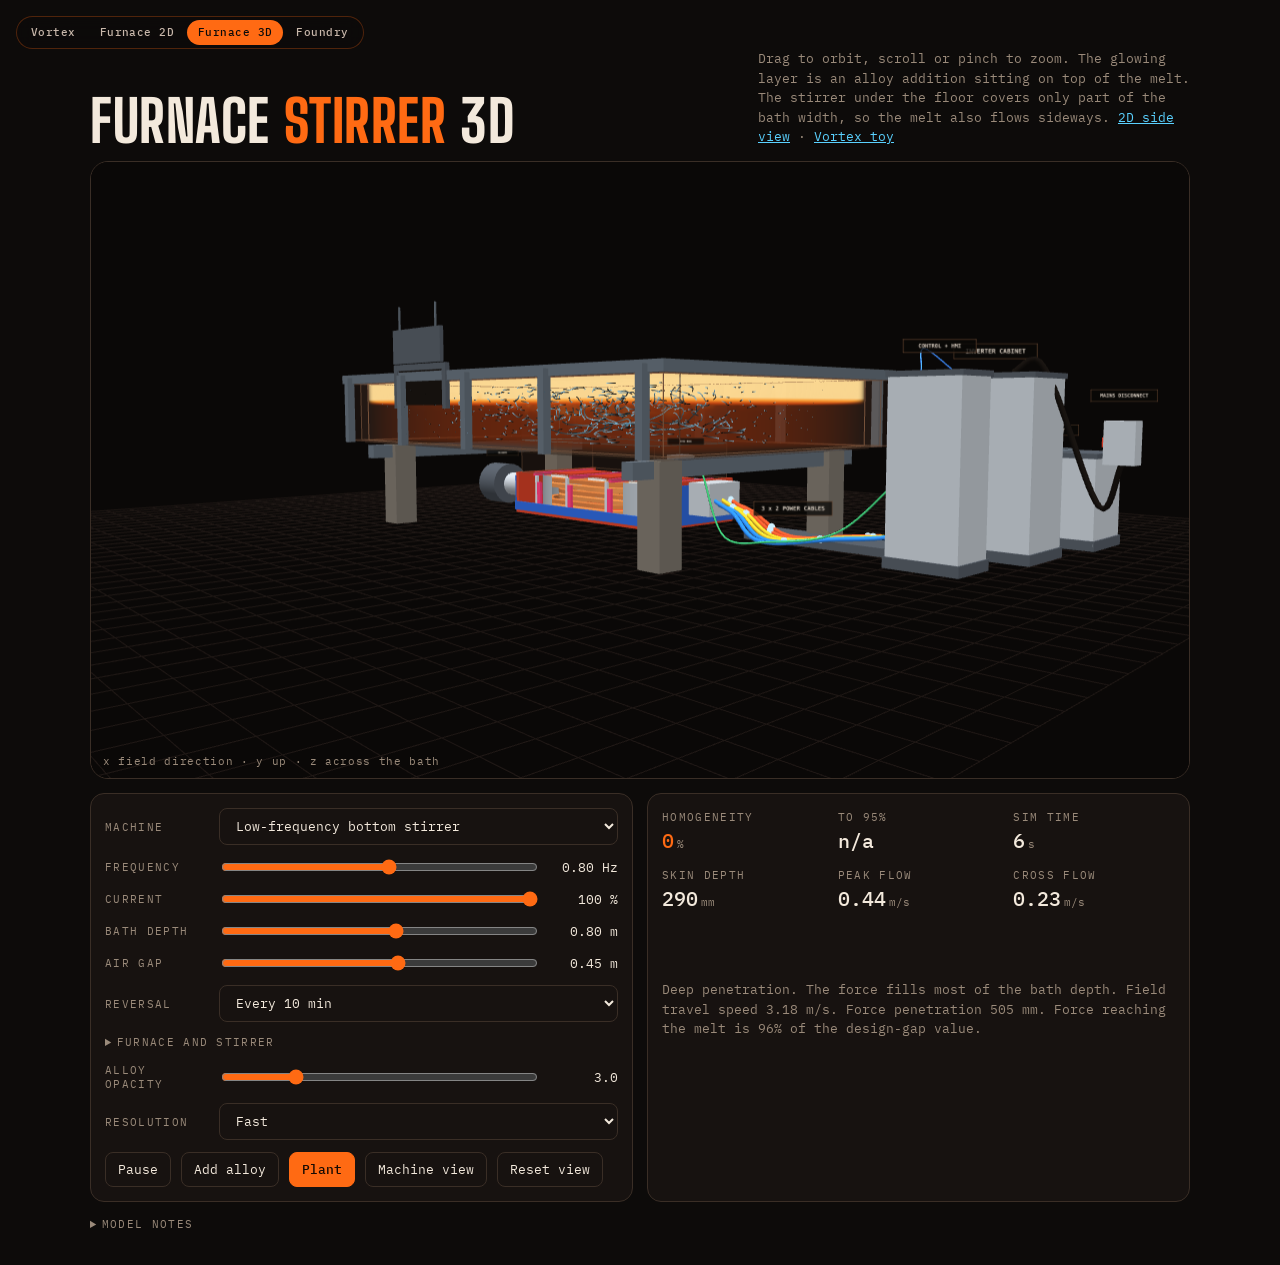
==== commit 9dc9a3db: "Coil stagger matches the machine: from the bottom, coils 1-2 left, 3-4 middle, 5-6 back over 1-2 (3D" ====
--- a/3d/index.html
+++ b/3d/index.html
@@ -290,10 +290,11 @@
     outer.holes.push(new THREE.Path(hole.getPoints(24).reverse()));
     var geo = new THREE.ExtrudeGeometry(outer, { depth: th, bevelEnabled: false, curveSegments: 20 });
     geo.rotateX(-Math.PI / 2);
-    var offs = [-0.13 * w, 0, 0.13 * w];
+    // counted from the bottom: coils 1 and 2 left, 3 and 4 middle, 5 and 6 back over 1 and 2 (i = 0 is the top coil)
+    var offs = [-0.13 * w, -0.13 * w, 0, 0, -0.13 * w, -0.13 * w];
     for (var i = 0; i < 6; i++) {
-      var m = mat(i % 2 ? 0xc47434 : 0xb8652a, 0x000000); coilMats.push({ m: m, off: offs[Math.floor(i / 2)] });
-      var c = new THREE.Mesh(geo, m); c.position.set(cx + offs[Math.floor(i / 2)], -top - (i + 1) * lp + 0.01, cz); stirGroup.add(c);
+      var m = mat(i % 2 ? 0xc47434 : 0xb8652a, 0x000000); coilMats.push({ m: m, off: offs[i] });
+      var c = new THREE.Mesh(geo, m); c.position.set(cx + offs[i], -top - (i + 1) * lp + 0.01, cz); stirGroup.add(c);
     }
     // laminated core blocks and spacer bars on the face
     var bw = w * 0.17;
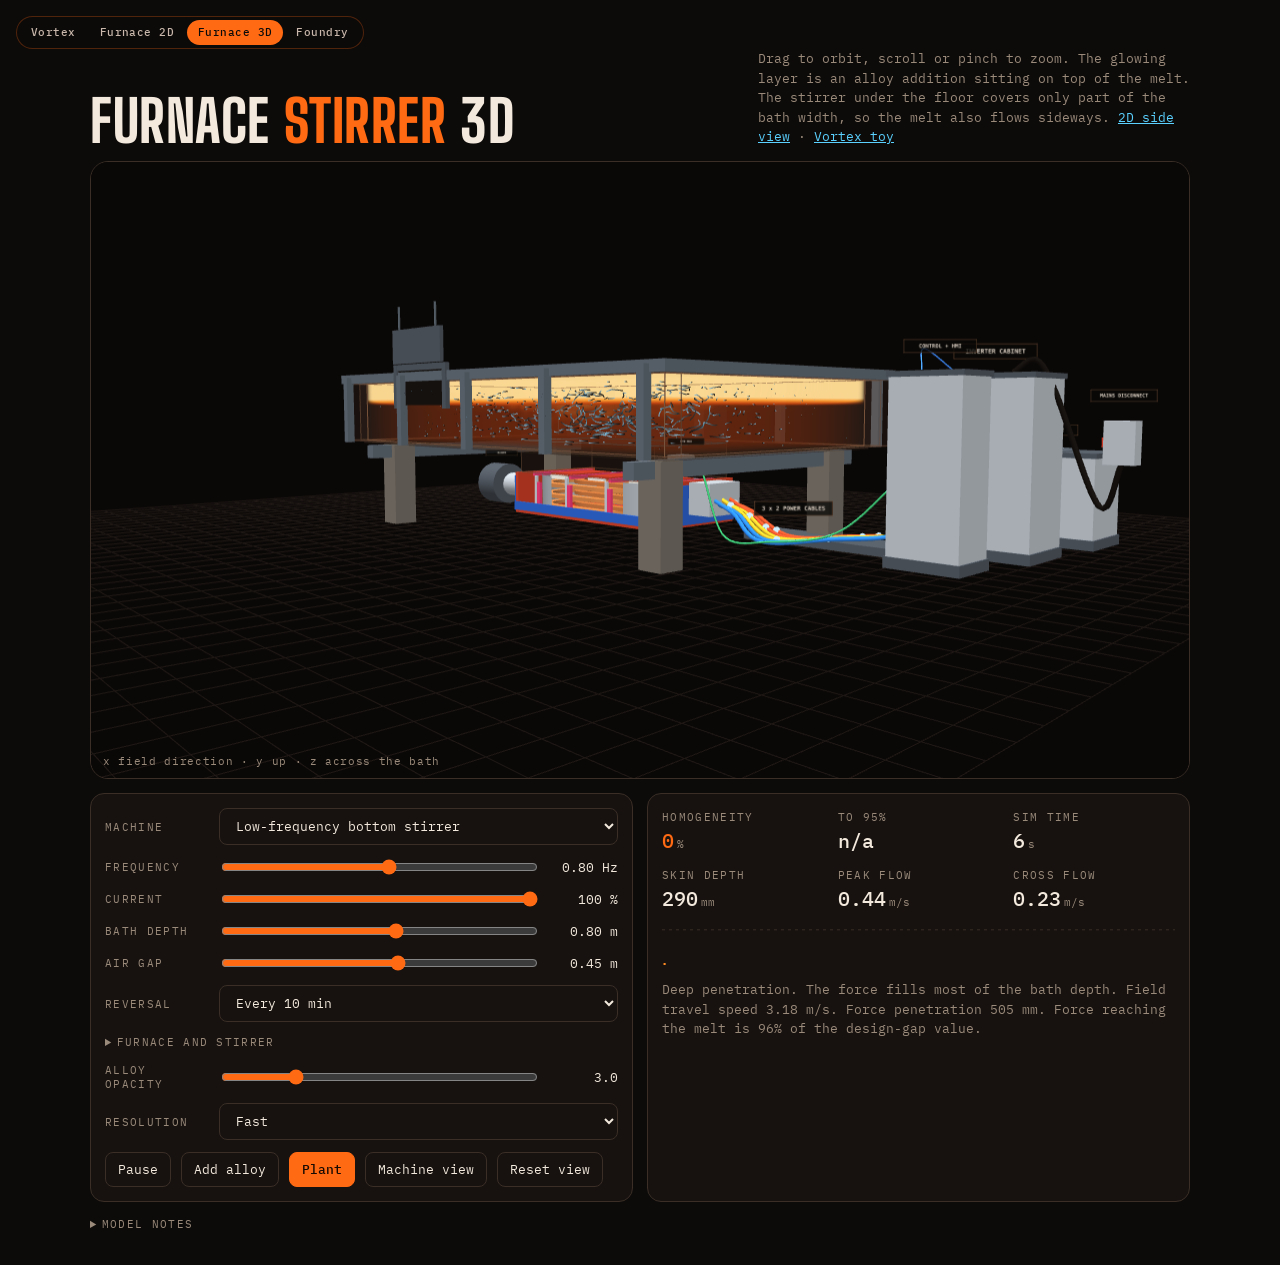
==== commit 84b35b3f: "Coils alternate left/right from the bottom (3D and 2D) Co-Authored-By: Claude Sonnet 5.5 <noreply@an" ====
--- a/3d/index.html
+++ b/3d/index.html
@@ -290,8 +290,8 @@
     outer.holes.push(new THREE.Path(hole.getPoints(24).reverse()));
     var geo = new THREE.ExtrudeGeometry(outer, { depth: th, bevelEnabled: false, curveSegments: 20 });
     geo.rotateX(-Math.PI / 2);
-    // counted from the bottom: coils 1 and 2 left, 3 and 4 middle, 5 and 6 back over 1 and 2 (i = 0 is the top coil)
-    var offs = [-0.13 * w, -0.13 * w, 0, 0, -0.13 * w, -0.13 * w];
+    // counted from the bottom: left, right, left, right, left, right (i = 0 is the top coil, so it is a right one)
+    var offs = [0.13 * w, -0.13 * w, 0.13 * w, -0.13 * w, 0.13 * w, -0.13 * w];
     for (var i = 0; i < 6; i++) {
       var m = mat(i % 2 ? 0xc47434 : 0xb8652a, 0x000000); coilMats.push({ m: m, off: offs[i] });
       var c = new THREE.Mesh(geo, m); c.position.set(cx + offs[i], -top - (i + 1) * lp + 0.01, cz); stirGroup.add(c);
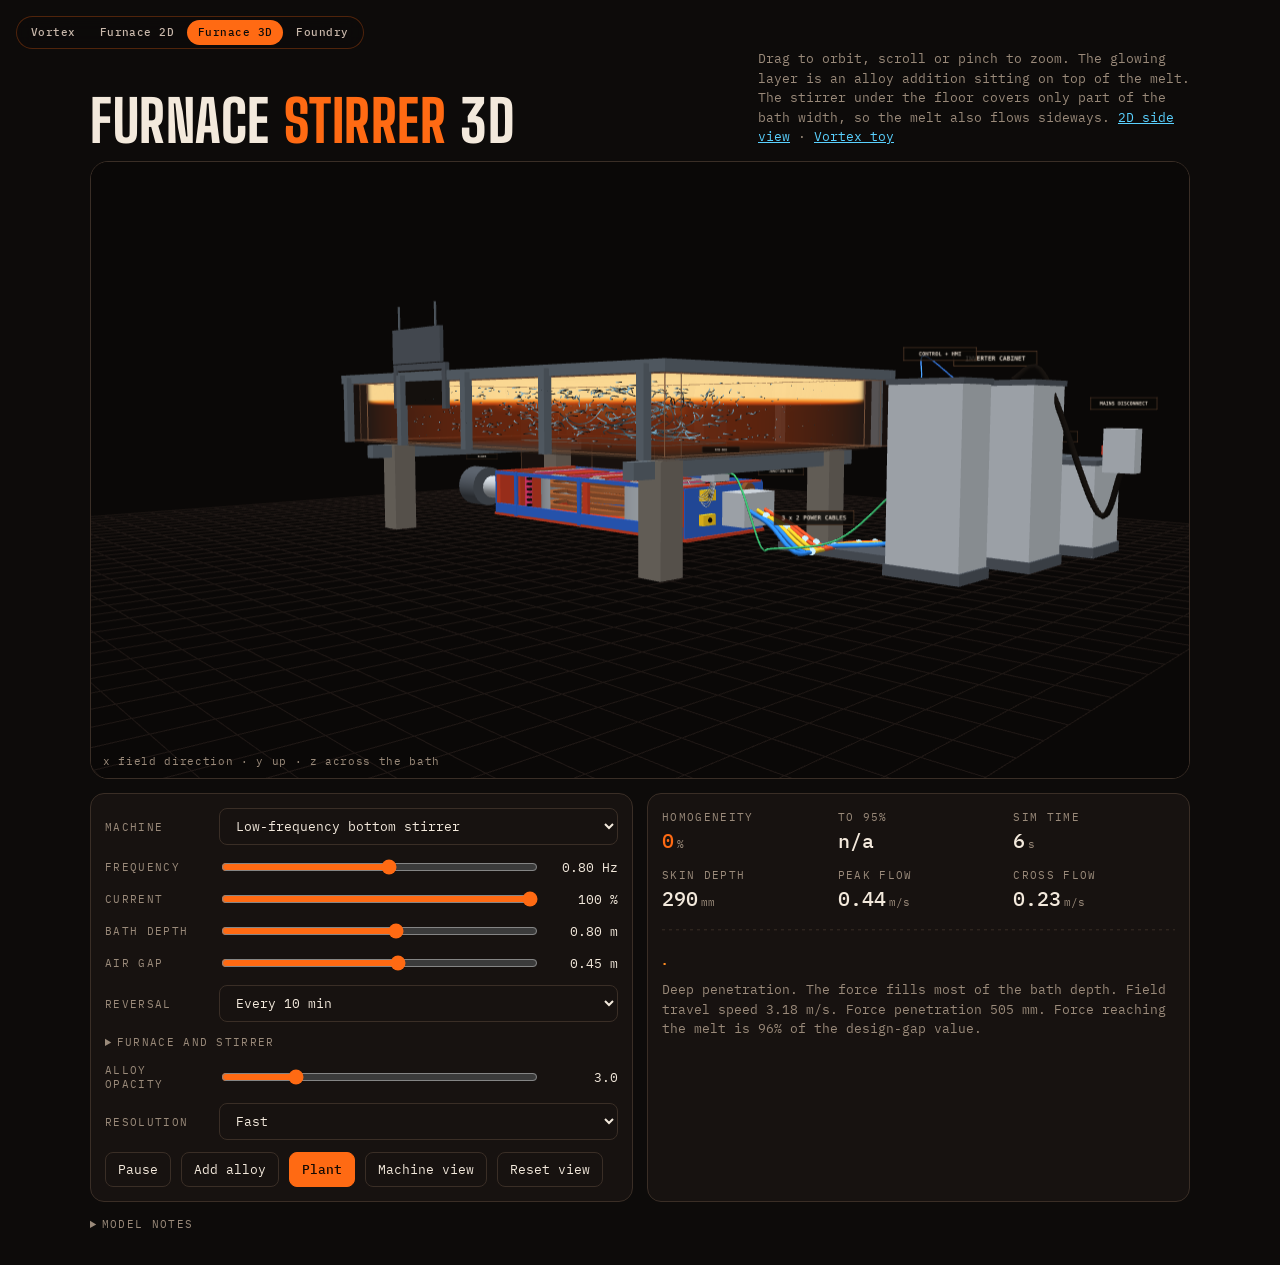
==== commit acb7b5dc: "Stirrer body after real photos: end compartments, blue frame, thick end plates with lugs and wheels," ====
--- a/3d/index.html
+++ b/3d/index.html
@@ -161,7 +161,7 @@
 
   var sim, ny, H, depth = 0.8, freq = 0.8, power = 1, zw = 0.37, gain = 3, revT = 600, playing = true;
   var dirS = 1, stepCount = 0, hist = [], t95 = null, stats = null, wallPhase = 0;
-  var bodyH = 0.55, coilMats = [], plantGroup, pulses = [], plantOn = true, bathGroup, stirGroup, volMesh, volTex, volData, lineMesh, forceBox, teeth = [], arrow;
+  var bodyH = 0.55, ecLen = 0.5, furnParts = [], coilMats = [], plantGroup, pulses = [], plantOn = true, bathGroup, stirGroup, volMesh, volTex, volData, lineMesh, forceBox, teeth = [], arrow;
   var tracers = [], NT = 480, TL = 22, trailPos, trailCol, lineGeo, ringHead = 0;
   var view = { theta: 0.75, phi: 1.34, r: 8.7, auto: true };
 
@@ -267,53 +267,71 @@
     return s;
   }
   function buildEMSBody(x0, x1, z0, z1) {
+    // x0..x1 is the active zone (coils and core); the machine is longer by an end compartment each side, as on the real units.
     var w = x1 - x0, d = z1 - z0, cx = (x0 + x1) / 2, cz = (z0 + z1) / 2;
     var sc = Math.max(0.55, Math.min(1, Math.min(w, d) / 1.2));
     var lp = 0.075 * sc, th = 0.05 * sc, top = 0.045;
-    bodyH = top + 6 * lp + 0.06;
+    var ec = Math.max(0.3, 0.2 * w); ecLen = ec;
+    bodyH = top + 6 * lp + 0.14;
+    var wt = w + 2 * ec, fz = d / 2 + 0.06;
     var mat = function (c, e) { return new THREE.MeshLambertMaterial({ color: c, emissive: e || 0x000000 }); };
-    var red = mat(0xc23a22), blue = mat(0x2a5cc0), pink = mat(0xe0386e), steel = mat(0xb9bec6), white = mat(0xe8e4dc), core = mat(0xb83320);
+    var red = mat(0xc23a22), blue = mat(0x2a5cc0), pink = mat(0xe0386e), steel = mat(0xb9bec6), white = mat(0xe8e4dc), core = mat(0xb83320), black = mat(0x15110f), yellow = mat(0xf2c21b), rust = mat(0x7a4a2a), cu = mat(0xc77a3e);
     function box(sx, sy, sz, m, x, y, z) { var o = new THREE.Mesh(new THREE.BoxGeometry(sx, sy, sz), m); o.position.set(x, y, z); stirGroup.add(o); return o; }
-    stirGroup.add(new THREE.AmbientLight(0xffffff, 0.62));
+    function cyl(r, len, m, x, y, z, axis) { var o = new THREE.Mesh(new THREE.CylinderGeometry(r, r, len, 16), m); if (axis === 'x') o.rotation.z = Math.PI / 2; if (axis === 'z') o.rotation.x = Math.PI / 2; o.position.set(x, y, z); stirGroup.add(o); return o; }
+    stirGroup.add(new THREE.AmbientLight(0xffffff, 0.55));
     var dl = new THREE.DirectionalLight(0xffffff, 0.75); dl.position.set(2, 6, 3); stirGroup.add(dl);
-    // tray, end walls (red with blue outer plate), low blue side rails
-    box(w + 0.12, 0.04, d + 0.12, red, cx, -bodyH, cz);
+    // tray, thick red end walls with a blue outer plate, blue frame on both long faces (top rail, low band, posts)
+    box(wt + 0.1, 0.04, d + 0.12, red, cx, -bodyH, cz);
     [-1, 1].forEach(function (sg) {
-      box(0.06, bodyH, d + 0.12, red, cx + sg * (w / 2 + 0.03), -bodyH / 2, cz);
-      box(0.02, bodyH * 0.9, d + 0.12, blue, cx + sg * (w / 2 + 0.07), -bodyH / 2 - 0.02, cz);
-      box(w + 0.12, 0.12, 0.03, blue, cx, -bodyH + 0.08, cz + sg * (d / 2 + 0.07));
+      box(0.1, bodyH, d + 0.12, red, cx + sg * (wt / 2 - 0.05), -bodyH / 2, cz);
+      box(0.025, bodyH * 0.96, d + 0.12, blue, cx + sg * (wt / 2 + 0.012), -bodyH / 2 - 0.01, cz);
+      box(0.08, bodyH * 0.8, 0.08, red, cx + sg * (wt / 2 - 0.16), -bodyH / 2, cz - d * 0.3);       // inner ribs
+      box(0.08, bodyH * 0.8, 0.08, red, cx + sg * (wt / 2 - 0.16), -bodyH / 2, cz + d * 0.3);
+      box(wt, 0.14, 0.03, blue, cx, -bodyH + 0.09, cz + sg * fz);                                      // low band
+      box(wt, 0.05, 0.03, blue, cx, -0.03, cz + sg * fz);                                              // top rail
+      [-1, 0, 1].forEach(function (f) { box(0.06, bodyH, 0.03, blue, cx + (f === 0 ? 0 : f * (w / 2 + 0.05)), -bodyH / 2, cz + sg * fz); });
+      // lifting lugs (yellow) and carriage wheels on the end plates
+      [-0.12, -bodyH + 0.22].forEach(function (yy) {
+        box(0.07, 0.13, 0.22, yellow, cx + sg * (wt / 2 + 0.06), yy, cz + d * 0.28);
+        cyl(0.03, 0.09, black, cx + sg * (wt / 2 + 0.065), yy, cz + d * 0.28, 'x');
+        cyl(0.11, 0.07, rust, cx + sg * (wt / 2 + 0.06), yy, cz - d * 0.28, 'x');
+      });
     });
-    // six racetrack coils
+    // six racetrack coils, alternating left and right from the bottom (i = 0 is the top coil)
     coilMats = [];
-    var cl = w * 0.74, cw = d * 0.86, inset = Math.max(0.06, 0.12 * Math.min(cl, cw) / 1.0);
+    var cl = w * 0.8, cw = d * 0.86, inset = Math.max(0.06, 0.12 * Math.min(cl, cw));
     var outer = racetrack(cl, cw, cw / 2), hole = racetrack(cl - 2 * inset, cw - 2 * inset, (cw - 2 * inset) / 2);
     outer.holes.push(new THREE.Path(hole.getPoints(24).reverse()));
     var geo = new THREE.ExtrudeGeometry(outer, { depth: th, bevelEnabled: false, curveSegments: 20 });
     geo.rotateX(-Math.PI / 2);
-    // counted from the bottom: left, right, left, right, left, right (i = 0 is the top coil, so it is a right one)
-    var offs = [0.13 * w, -0.13 * w, 0.13 * w, -0.13 * w, 0.13 * w, -0.13 * w];
+    var offs = [0.1 * w, -0.1 * w, 0.1 * w, -0.1 * w, 0.1 * w, -0.1 * w];
     for (var i = 0; i < 6; i++) {
-      var m = mat(i % 2 ? 0xc47434 : 0xb8652a, 0x000000); coilMats.push({ m: m, off: offs[i] });
+      var m = mat(i % 2 ? 0x8f4c1e : 0x84431a, 0x000000); coilMats.push({ m: m, off: offs[i] });
       var c = new THREE.Mesh(geo, m); c.position.set(cx + offs[i], -top - (i + 1) * lp + 0.01, cz); stirGroup.add(c);
+      // potted RTD sensor on this layer, both ends, front face
+      [-1, 1].forEach(function (sg) { box(0.06, 0.035, 0.05, black, cx + sg * (0.47 * w - 0.07), -top - (i + 1) * lp + 0.03, cz + cw / 2 + 0.07); });
     }
     // laminated core blocks and spacer bars on the face
-    var bw = w * 0.17;
+    var bw = w * 0.14;
     [-0.3, 0, 0.3].forEach(function (f) { box(bw, 0.04, d * 0.56, core, cx + f * w, -0.025, cz); });
     [-0.45, -0.15, 0.15, 0.45].forEach(function (f) { box(0.05, 0.05, d * 0.82, pink, cx + f * w, -0.03, cz); });
     [-0.3, 0, 0.3].forEach(function (f) { [-1, 1].forEach(function (sg) { box(bw * 0.7, 0.06, 0.05, white, cx + f * w, -0.055, cz + sg * d * 0.31); }); });
-    // clamp bars and pink uprights down both long faces
-    [-0.4, -0.15, 0.15, 0.4].forEach(function (f) {
+    // clamp columns (pink at the coil ends, red in the middle) with stainless studs below; steel clamp bars on top
+    [-0.47, 0, 0.47].forEach(function (f) {
       [-1, 1].forEach(function (sg) {
-        box(0.045, bodyH - 0.1, 0.035, steel, cx + f * w, -bodyH / 2 + 0.01, cz + sg * (cw / 2 + 0.03));
-        box(0.07, bodyH - 0.2, 0.04, pink, cx + f * w + 0.06, -bodyH / 2 - 0.03, cz + sg * (cw / 2 + 0.03));
+        box(0.1, bodyH - 0.2, 0.05, f === 0 ? red : pink, cx + f * w, -bodyH / 2 + 0.03, cz + sg * (cw / 2 + 0.03));
+        cyl(0.012, 0.22, steel, cx + f * w, -bodyH + 0.1, cz + sg * (cw / 2 + 0.03), 'y');
+        box(0.05, 0.02, d * 0.7, steel, cx + f * w, -0.01, cz);
       });
     });
-    // stainless end shields (half cylinders around the coil ends)
-    var rr = Math.min(cw / 2 + 0.04, w * 0.3), hh = bodyH - 0.12;
+    // copper bus pads in the lower cavity
+    [-0.2, -0.07, 0.07, 0.2].forEach(function (f) { box(0.12, 0.05, 0.14, cu, cx + f * w, -bodyH + 0.1, cz + (f < 0 ? -0.06 : 0.06)); });
+    // stainless end shields (half cylinders around the coil ends), standing in the end compartments
+    var rr = Math.min(cw / 2 + 0.04, w * 0.3), hh = bodyH - 0.16;
     var sm = new THREE.MeshLambertMaterial({ color: 0x9aa0a6, side: THREE.DoubleSide });
     [[1, 0], [-1, Math.PI]].forEach(function (e) {
       var sh = new THREE.Mesh(new THREE.CylinderGeometry(rr, rr, hh, 28, 1, true, e[1], Math.PI), sm);
-      sh.scale.set(1, 1, (cw / 2 + 0.04) / rr); sh.position.set(cx + e[0] * (w / 2 - rr - 0.01), -0.03 - hh / 2, cz); stirGroup.add(sh);
+      sh.scale.set(1, 1, (cw / 2 + 0.04) / rr); sh.position.set(cx + e[0] * (w / 2 - rr + 0.02), -0.03 - hh / 2, cz); stirGroup.add(sh);
     });
   }
 
@@ -336,6 +354,7 @@
     function bx(w, h, d, m, x, y, z) { var o = new THREE.Mesh(new THREE.BoxGeometry(w, h, d), m); o.position.set(x, y, z); plantGroup.add(o); return o; }
     // ground
     var gsz = Math.max(10, 2.4 * L), grid = new THREE.GridHelper(gsz, Math.round(gsz * 3), 0x3a2e26, 0x1f1815); grid.position.set(0, gy, 0); plantGroup.add(grid);
+    var furnStart = plantGroup.children.length;
     // furnace: piers and cross beams (the stirrer pit stays clear), translucent refractory walls, rim, buckstays, door, spout
     [-1, 1].forEach(function (a) { [-1, 1].forEach(function (b) {
       bx(0.32, -0.06 - gy, 0.32, conc, a * (L / 2 - 0.35), (gy - 0.06) / 2 - 0.0, b * (WZ / 2 - 0.3));
@@ -361,6 +380,8 @@
     var sp = bx(0.55, 0.1, 0.4, steel, -L / 2 - tk - 0.3, Hh - 0.02, 0); sp.rotation.z = -0.12;
     bx(0.55, 0.05, 0.04, dgrey, -L / 2 - tk - 0.3, Hh + 0.04, 0.2); bx(0.55, 0.05, 0.04, dgrey, -L / 2 - tk - 0.3, Hh + 0.04, -0.2);
 
+    furnParts = plantGroup.children.slice(furnStart);
+
     // ---- plant to one side (+x end): cabinets
     var xc = L / 2 + tk + 1.35, cx0 = xc;
     function cabinet(w, h, d, z, screen) {
@@ -389,11 +410,11 @@
     lab('MAINS DISCONNECT', mdx, gy + 1.78, mdz, 1.1);
 
     // ---- stirrer-side hardware: junction box, RTD box, blower and duct
-    var jx = x1 + 0.38, jb = bx(0.34, 0.4, 0.56, grey, jx, base + 0.36, sz); lab('JUNCTION BOX', jx + 0.1, base + 0.78, sz - 0.5, 0.9);
+    var jx = x1 + ecLen + 0.38, jb = bx(0.34, 0.4, 0.56, grey, jx, base + 0.36, sz); lab('JUNCTION BOX', jx + 0.1, base + 0.78, sz - 0.5, 0.9);
     var rb = bx(0.2, 0.2, 0.26, grey, jx + 0.02, base + 0.82, sz + 0.62); lab('RTD BOX', jx + 0.1, base + 1.08, sz + 0.62, 0.7);
-    var bl = new THREE.Mesh(new THREE.CylinderGeometry(0.3, 0.3, 0.4, 24), dgrey); bl.rotation.z = Math.PI / 2; bl.position.set(x0 - 1.0, base + 0.32, sz + 0.3); plantGroup.add(bl);
-    var duct = new THREE.Mesh(new THREE.CylinderGeometry(0.17, 0.17, 0.62, 18), grey); duct.rotation.z = Math.PI / 2; duct.position.set(x0 - 0.42, base + 0.32, sz + 0.3); plantGroup.add(duct);
-    lab('BLOWER', x0 - 1.0, base + 0.78, sz + 0.3, 0.8);
+    var bl = new THREE.Mesh(new THREE.CylinderGeometry(0.3, 0.3, 0.4, 24), dgrey); bl.rotation.z = Math.PI / 2; bl.position.set(x0 - ecLen - 1.0, base + 0.32, sz + 0.3); plantGroup.add(bl);
+    var duct = new THREE.Mesh(new THREE.CylinderGeometry(0.17, 0.17, 0.62, 18), grey); duct.rotation.z = Math.PI / 2; duct.position.set(x0 - ecLen - 0.42, base + 0.32, sz + 0.3); plantGroup.add(duct);
+    lab('BLOWER', x0 - ecLen - 1.0, base + 0.78, sz + 0.3, 0.8);
 
     // ---- cables
     function tube(pts, r, m) {
@@ -416,13 +437,13 @@
     tube([V(cx0 - 0.42, gy + 0.9, czCtl), V(cx0 - 1.0, gy + 0.3, czCtl + 0.3), V(cx0 - 1.6, tray + 0.08, sz + 0.5), V(jx + 0.7, tray + 0.08, sz + 0.6), V(jx + 0.3, base + 0.8, sz + 0.62), V(jx + 0.12, base + 0.82, sz + 0.62)], 0.012, green);
     // sensor leads from the RTD box into the coil stack
     var sl = M(0x9aa0a6);
-    for (var q = 0; q < 6; q++) tube([V(jx - 0.08, base + 0.82, sz + 0.55 - q * 0.02), V(jx - 0.2, base + 0.6 - q * 0.04, sz + 0.5), V(x1 - 0.02, base + 0.3 + q * 0.07, sz + 0.5 - q * 0.05)], 0.005, sl);
+    for (var q = 0; q < 6; q++) tube([V(jx - 0.08, base + 0.82, sz + 0.55 - q * 0.02), V(jx - 0.2, base + 0.6 - q * 0.04, sz + 0.5), V(x1 + ecLen * 0.3, base + 0.3 + q * 0.07, sz + 0.5 - q * 0.05)], 0.005, sl);
     // mains in, network between cabinets, cooling pipes, blower supply
     tube([V(mdx, gy + 1.08, mdz), V(mdx - 0.2, gy + 0.6, mdz - 0.1), V(cx0 + 0.4, gy + 2.18, czInv - 0.1), V(cx0 + 0.2, gy + 2.04, czInv)], 0.03, black);
     tube([V(cx0 - 0.3, gy + 2.04, czInv + 0.3), V(cx0 - 0.5, gy + 2.3, (czInv + czCtl) / 2), V(cx0 - 0.2, gy + 2.04, czCtl)], 0.008, M(0x3b82f6));
     tube([V(cx0 - 0.5, gy + 1.0, czCool - 0.3), V(cx0 - 0.9, gy + 0.55, (czCool + czInv) / 2), V(cx0 - 0.5, gy + 1.0, czInv + 0.4)], 0.028, M(0x3b82f6));
     tube([V(cx0 - 0.5, gy + 0.9, czCool - 0.35), V(cx0 - 1.0, gy + 0.4, (czCool + czInv) / 2), V(cx0 - 0.5, gy + 0.85, czInv + 0.4)], 0.028, M(0xdd4b39));
-    tube([V(cx0 - 0.45, gy + 0.3, czCtl - 0.1), V(cx0 - 2.0, gy + 0.06, sz - 1.7), V(x0 - 2.2, gy + 0.06, sz - 1.6), V(x0 - 1.1, base + 0.25, sz + 0.3)], 0.016, black);
+    tube([V(cx0 - 0.45, gy + 0.3, czCtl - 0.1), V(cx0 - 2.0, gy + 0.06, sz - 1.7), V(x0 - ecLen - 2.2, gy + 0.06, sz - 1.6), V(x0 - ecLen - 1.1, base + 0.25, sz + 0.3)], 0.016, black);
     plantGroup.visible = plantOn;
     bathGroup.add(plantGroup);
   }
@@ -476,6 +497,7 @@
   function setMachineView(on) {
     mviewOn = on;
     if (volMesh) volMesh.visible = !on;
+    furnParts.forEach(function (o) { o.visible = !on; });
     if (lineMesh) lineMesh.visible = !on;
     var b = $('mview'); if (b) b.setAttribute('aria-pressed', on ? 'true' : 'false');
     if (!view.target) return;
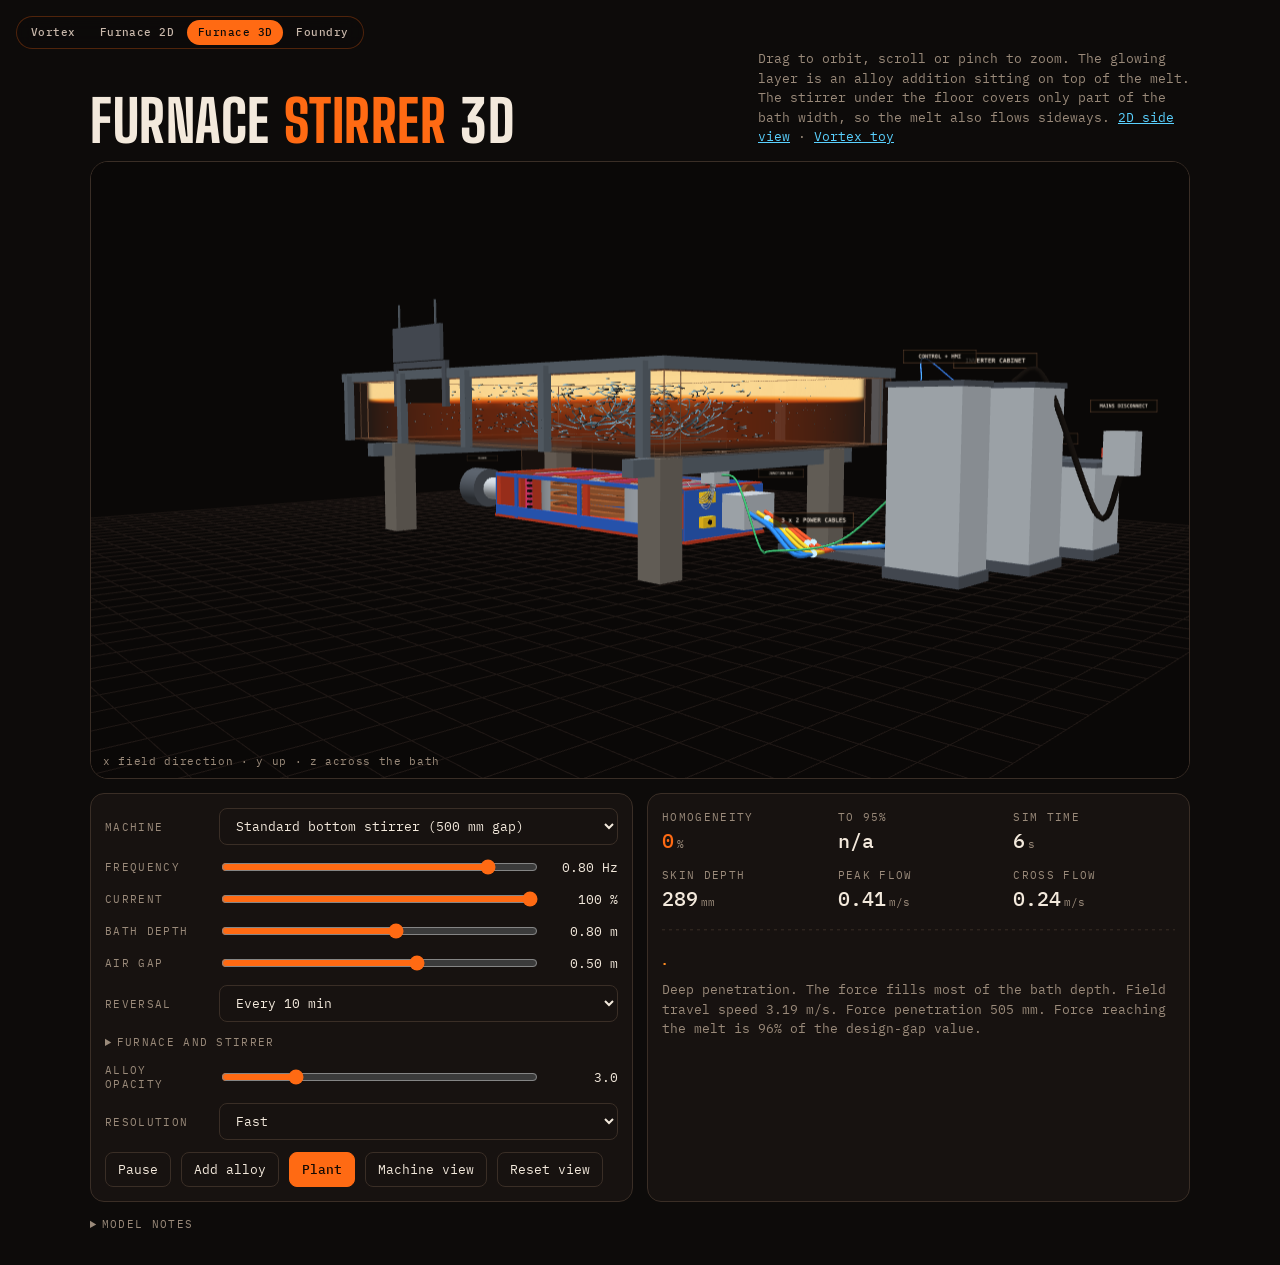
==== commit 45250112: "Base preset is the standard 500 mm-gap bottom stirrer: 0.2-1 Hz, design gap 500 mm; force vs gap 0.6" ====
--- a/3d/index.html
+++ b/3d/index.html
@@ -88,11 +88,11 @@
   <div class="grid">
     <div class="panel">
       <div class="row"><label for="machine">Machine</label>
-        <select id="machine"><option value="lf">Low-frequency bottom stirrer</option><option value="demo">Compact demo (original)</option></select><span></span></div>
-      <div class="row"><label for="freq">Frequency</label><input id="freq" type="range" min="0" max="100" value="53"><output id="freqOut">0.80 Hz</output></div>
+        <select id="machine"><option value="lf">Standard bottom stirrer (500 mm gap)</option><option value="demo">Compact demo (original)</option></select><span></span></div>
+      <div class="row"><label for="freq">Frequency</label><input id="freq" type="range" min="0" max="100" value="86"><output id="freqOut">0.80 Hz</output></div>
       <div class="row"><label for="power">Current</label><input id="power" type="range" min="10" max="100" step="5" value="100"><output id="powerOut">100 %</output></div>
       <div class="row"><label for="depth">Bath depth</label><input id="depth" type="range" min="30" max="120" step="5" value="80"><output id="depthOut">0.80 m</output></div>
-      <div class="row"><label for="gap">Air gap</label><input id="gap" type="range" min="0" max="80" step="5" value="45"><output id="gapOut">0.45 m</output></div>
+      <div class="row"><label for="gap">Air gap</label><input id="gap" type="range" min="0" max="80" step="5" value="50"><output id="gapOut">0.50 m</output></div>
       <div class="row"><label for="rev">Reversal</label>
         <select id="rev"><option value="0">Off</option><option value="20">Every 20 s</option><option value="80">Every 80 s</option><option value="300">Every 5 min</option><option value="600" selected>Every 10 min</option></select><span></span></div>
       <details class="adv"><summary>Furnace and stirrer</summary>
@@ -129,7 +129,7 @@
   <details>
     <summary>Model notes</summary>
     <ul>
-      <li>Machine presets: "Low-frequency bottom stirrer" is a generic, illustrative class of bottom-mounted linear induction stirrer driven at roughly 0.1–5 Hz through an air gap of refractory and plate. The values are rounded and are not product specifications. "Compact demo" is the original 2 m toy. The stirrer drawing is illustrative, after the general layout of this machine class (steel tray, six stacked racetrack coils staggered by phase, laminated core blocks, clamp bars, curved end shields), not a product drawing. The Plant button adds a generic furnace shell and supports, an inverter cabinet, a control and HMI cabinet, a cooling unit, mains disconnect, junction box, RTD box and blower, with the cable runs between them. Power cables are drawn as three pairs (one per phase), with pulses that follow the current. Layout and sizes are illustrative.</li>
+      <li>Machine presets: "Standard bottom stirrer" is a generic, illustrative class of bottom-mounted linear induction stirrer driven at 0.2–1 Hz through a 500 mm air gap of refractory and plate. The values are rounded and are not product specifications. "Compact demo" is the original 2 m toy. The stirrer drawing is illustrative, after the general layout of this machine class (steel tray, six stacked racetrack coils staggered by phase, laminated core blocks, clamp bars, curved end shields), not a product drawing. The Plant button adds a generic furnace shell and supports, an inverter cabinet, a control and HMI cabinet, a cooling unit, mains disconnect, junction box, RTD box and blower, with the cable runs between them. Power cables are drawn as three pairs (one per phase), with pulses that follow the current. Layout and sizes are illustrative.</li>
       <li>Force: a traveling-wave push in the melt above the stirrer. It decays with height as exp(−2·a·d), and the gap adds a factor exp(−2·a·g) before the melt. The decay rate a comes from the skin depth δ = √(1 / (π f μ₀ σ)) with σ = 3.8 MS/m for liquid aluminum (approximate). A melt that is already moving sees a lower slip frequency, which acts like a deeper skin depth: δ/√slip. The optional Field model adds the pole-pitch limit: α² = (π/τ)² + 2i·slip/δ², a = Re α. Current scales force as I².</li>
       <li>Thrust is normalised so that the preset gap, frequency and pole pitch give the nominal force. Raising frequency or widening the gap then reduces the force that reaches the melt, and the readout shows it as a percentage of that design value.</li>
       <li>Flow: 3D incompressible solver (stable fluids, MacCormack dye advection) on a coarse grid (Fast) or about 1.6 times finer (Fine). Walls and floor are no-slip and the top is free-slip. Vorticity confinement and weak drag stand in for turbulence. Sim time is compressed so that 5–10 minute reversal cycles can be watched.</li>
@@ -140,12 +140,12 @@
 </div>
 
 <script src="three.min.js"></script>
-<script src="/machine.js?v=2"></script>
+<script src="/machine.js?v=3"></script>
 <script src="sim3d.js?v=3"></script>
 <script>
 (function () {
   var P = EMS_MACHINES.lf, L = P.furnaceL, WZ = P.furnaceW, NX = 56, DX = L / NX, NZ = Math.round(WZ / DX), SIGMA = 3.8e6, STEP = P.step3, TAU = 1.4;
-  var gap = 0.45, slip = 0.4, usePitch = true, stirL = 2.7, stirX = 0.5, zoff = -0.12, gapNorm = 1, refDelta = 0.3, cur = 1;
+  var gap = 0.5, slip = 0.4, usePitch = true, stirL = 2.7, stirX = 0.5, zoff = -0.12, gapNorm = 1, refDelta = 0.3, cur = 1;
   var $ = function (id) { return document.getElementById(id); };
   var stage = $('stage'), canvas = $('gl'), spark = $('spark'), sctx = spark.getContext('2d');
 
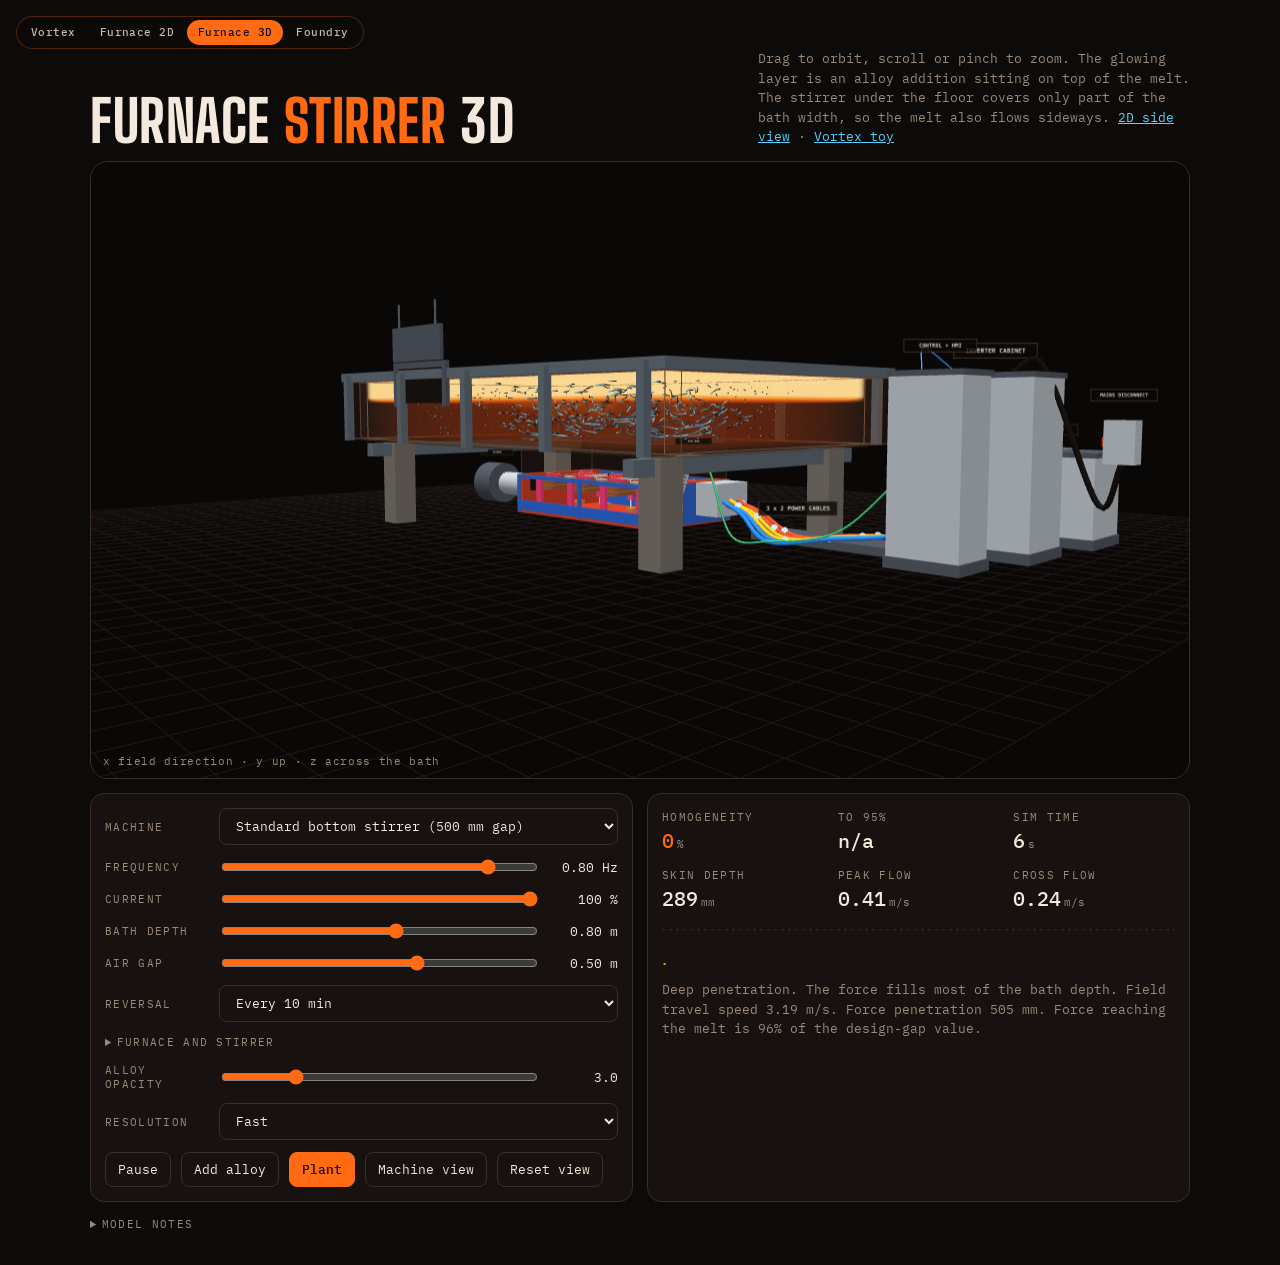
==== commit 8e784f6d: "Stirrer body rebuilt from tape measurements: 2.7 m overall, three core blocks, four coil slots with " ====
--- a/3d/index.html
+++ b/3d/index.html
@@ -129,7 +129,7 @@
   <details>
     <summary>Model notes</summary>
     <ul>
-      <li>Machine presets: "Standard bottom stirrer" is a generic, illustrative class of bottom-mounted linear induction stirrer driven at 0.2–1 Hz through a 500 mm air gap of refractory and plate. The values are rounded and are not product specifications. "Compact demo" is the original 2 m toy. The stirrer drawing is illustrative, after the general layout of this machine class (steel tray, six stacked racetrack coils staggered by phase, laminated core blocks, clamp bars, curved end shields), not a product drawing. The Plant button adds a generic furnace shell and supports, an inverter cabinet, a control and HMI cabinet, a cooling unit, mains disconnect, junction box, RTD box and blower, with the cable runs between them. Power cables are drawn as three pairs (one per phase), with pulses that follow the current. Layout and sizes are illustrative.</li>
+      <li>Machine presets: "Standard bottom stirrer" is a generic, illustrative class of bottom-mounted linear induction stirrer driven at 0.2–1 Hz through a 500 mm air gap of refractory and plate. The values are rounded and are not product specifications. "Compact demo" is the original 2 m toy. The stirrer drawing is illustrative, after the general layout of this machine class (steel tray, stacked pancake coils in slots between laminated core blocks, clamp bars, end walls), not a product drawing. The Plant button adds a generic furnace shell and supports, an inverter cabinet, a control and HMI cabinet, a cooling unit, mains disconnect, junction box, RTD box and blower, with the cable runs between them. Power cables are drawn as three pairs (one per phase), with pulses that follow the current. Layout and sizes are illustrative.</li>
       <li>Force: a traveling-wave push in the melt above the stirrer. It decays with height as exp(−2·a·d), and the gap adds a factor exp(−2·a·g) before the melt. The decay rate a comes from the skin depth δ = √(1 / (π f μ₀ σ)) with σ = 3.8 MS/m for liquid aluminum (approximate). A melt that is already moving sees a lower slip frequency, which acts like a deeper skin depth: δ/√slip. The optional Field model adds the pole-pitch limit: α² = (π/τ)² + 2i·slip/δ², a = Re α. Current scales force as I².</li>
       <li>Thrust is normalised so that the preset gap, frequency and pole pitch give the nominal force. Raising frequency or widening the gap then reduces the force that reaches the melt, and the readout shows it as a percentage of that design value.</li>
       <li>Flow: 3D incompressible solver (stable fluids, MacCormack dye advection) on a coarse grid (Fast) or about 1.6 times finer (Fine). Walls and floor are no-slip and the top is free-slip. Vorticity confinement and weak drag stand in for turbulence. Sim time is compressed so that 5–10 minute reversal cycles can be watched.</li>
@@ -267,72 +267,76 @@
     return s;
   }
   function buildEMSBody(x0, x1, z0, z1) {
-    // x0..x1 is the active zone (coils and core); the machine is longer by an end compartment each side, as on the real units.
+    // x0..x1 is the whole machine, frame edge to frame edge. Layout (metres from the left edge, on the 2.7 m unit) was taken from
+    // tape measurements: three core blocks, four coil slots at one slot pitch, a thicker end wall on the right.
     var w = x1 - x0, d = z1 - z0, cx = (x0 + x1) / 2, cz = (z0 + z1) / 2;
+    var s = w / 2.73, X = function (m) { return x0 + m * s; };
     var sc = Math.max(0.55, Math.min(1, Math.min(w, d) / 1.2));
-    var lp = 0.075 * sc, th = 0.05 * sc, top = 0.045;
-    var ec = Math.max(0.3, 0.2 * w); ecLen = ec;
-    bodyH = top + 6 * lp + 0.14;
-    var wt = w + 2 * ec, fz = d / 2 + 0.06;
+    var lp = 0.03 * sc, th = 0.026 * sc, top = 0.045;
+    ecLen = 0.12;
+    bodyH = top + 6 * lp + 0.3 * sc;
+    var fz = d / 2 + 0.06, lw = 0.11 * s, rw = 0.21 * s;
+    var slotC = [0.295, 0.99, 1.67, 2.36], blockC = [0.65, 1.33, 2.02];
     var mat = function (c, e) { return new THREE.MeshLambertMaterial({ color: c, emissive: e || 0x000000 }); };
     var red = mat(0xc23a22), blue = mat(0x2a5cc0), pink = mat(0xe0386e), steel = mat(0xb9bec6), white = mat(0xe8e4dc), core = mat(0xb83320), black = mat(0x15110f), yellow = mat(0xf2c21b), rust = mat(0x7a4a2a), cu = mat(0xc77a3e);
     function box(sx, sy, sz, m, x, y, z) { var o = new THREE.Mesh(new THREE.BoxGeometry(sx, sy, sz), m); o.position.set(x, y, z); stirGroup.add(o); return o; }
     function cyl(r, len, m, x, y, z, axis) { var o = new THREE.Mesh(new THREE.CylinderGeometry(r, r, len, 16), m); if (axis === 'x') o.rotation.z = Math.PI / 2; if (axis === 'z') o.rotation.x = Math.PI / 2; o.position.set(x, y, z); stirGroup.add(o); return o; }
     stirGroup.add(new THREE.AmbientLight(0xffffff, 0.55));
     var dl = new THREE.DirectionalLight(0xffffff, 0.75); dl.position.set(2, 6, 3); stirGroup.add(dl);
-    // tray, thick red end walls with a blue outer plate, blue frame on both long faces (top rail, low band, posts)
-    box(wt + 0.1, 0.04, d + 0.12, red, cx, -bodyH, cz);
+    // tray, end walls (thin on the left, thick on the right) with blue outer plates, blue frame on both long faces
+    box(w + 0.04, 0.04, d + 0.12, red, cx, -bodyH, cz);
+    box(lw, bodyH, d + 0.12, red, x0 + lw / 2, -bodyH / 2, cz);
+    box(rw, bodyH, d + 0.12, red, x1 - rw / 2, -bodyH / 2, cz);
     [-1, 1].forEach(function (sg) {
-      box(0.1, bodyH, d + 0.12, red, cx + sg * (wt / 2 - 0.05), -bodyH / 2, cz);
-      box(0.025, bodyH * 0.96, d + 0.12, blue, cx + sg * (wt / 2 + 0.012), -bodyH / 2 - 0.01, cz);
-      box(0.08, bodyH * 0.8, 0.08, red, cx + sg * (wt / 2 - 0.16), -bodyH / 2, cz - d * 0.3);       // inner ribs
-      box(0.08, bodyH * 0.8, 0.08, red, cx + sg * (wt / 2 - 0.16), -bodyH / 2, cz + d * 0.3);
-      box(wt, 0.14, 0.03, blue, cx, -bodyH + 0.09, cz + sg * fz);                                      // low band
-      box(wt, 0.05, 0.03, blue, cx, -0.03, cz + sg * fz);                                              // top rail
-      [-1, 0, 1].forEach(function (f) { box(0.06, bodyH, 0.03, blue, cx + (f === 0 ? 0 : f * (w / 2 + 0.05)), -bodyH / 2, cz + sg * fz); });
+      var xe = sg < 0 ? x0 : x1;
+      box(0.025, bodyH * 0.96, d + 0.12, blue, xe + sg * 0.012, -bodyH / 2 - 0.01, cz);
+      box(w, 0.14, 0.03, blue, cx, -bodyH + 0.09, cz + sg * fz);                                      // low band
+      box(w, 0.05, 0.03, blue, cx, -0.03, cz + sg * fz);                                              // top rail
+      [0.03, 1.365, 2.7].forEach(function (m) { box(0.06, bodyH, 0.03, blue, X(m), -bodyH / 2, cz + sg * fz); });
       // lifting lugs (yellow) and carriage wheels on the end plates
       [-0.12, -bodyH + 0.22].forEach(function (yy) {
-        box(0.07, 0.13, 0.22, yellow, cx + sg * (wt / 2 + 0.06), yy, cz + d * 0.28);
-        cyl(0.03, 0.09, black, cx + sg * (wt / 2 + 0.065), yy, cz + d * 0.28, 'x');
-        cyl(0.11, 0.07, rust, cx + sg * (wt / 2 + 0.06), yy, cz - d * 0.28, 'x');
+        box(0.07, 0.13, 0.22, yellow, xe + sg * 0.06, yy, cz + d * 0.28);
+        cyl(0.03, 0.09, black, xe + sg * 0.065, yy, cz + d * 0.28, 'x');
+        cyl(0.11, 0.07, rust, xe + sg * 0.06, yy, cz - d * 0.28, 'x');
       });
     });
-    // six racetrack coils, alternating left and right from the bottom (i = 0 is the top coil)
+    // pancake coils: a stack of six racetrack pancakes in each of four slots, alternating left and right from the bottom (i = 0 is the top)
     coilMats = [];
-    var cl = w * 0.8, cw = d * 0.86, inset = Math.max(0.06, 0.12 * Math.min(cl, cw));
-    var outer = racetrack(cl, cw, cw / 2), hole = racetrack(cl - 2 * inset, cw - 2 * inset, (cw - 2 * inset) / 2);
+    var cw = d * 0.8, pw = 0.28 * s, inn = 0.45 * pw, slit = pw - 2 * inn;
+    var outer = racetrack(cw, pw, pw / 2), hole = racetrack(cw - 2 * inn, slit, slit / 2);
     outer.holes.push(new THREE.Path(hole.getPoints(24).reverse()));
     var geo = new THREE.ExtrudeGeometry(outer, { depth: th, bevelEnabled: false, curveSegments: 20 });
-    geo.rotateX(-Math.PI / 2);
-    var offs = [0.1 * w, -0.1 * w, 0.1 * w, -0.1 * w, 0.1 * w, -0.1 * w];
+    geo.rotateX(-Math.PI / 2); geo.rotateY(Math.PI / 2);
+    var sh = 0.03 * s, offs = [sh, -sh, sh, -sh, sh, -sh];
     for (var i = 0; i < 6; i++) {
-      var m = mat(i % 2 ? 0x8f4c1e : 0x84431a, 0x000000); coilMats.push({ m: m, off: offs[i] });
-      var c = new THREE.Mesh(geo, m); c.position.set(cx + offs[i], -top - (i + 1) * lp + 0.01, cz); stirGroup.add(c);
-      // potted RTD sensor on this layer, both ends, front face
-      [-1, 1].forEach(function (sg) { box(0.06, 0.035, 0.05, black, cx + sg * (0.47 * w - 0.07), -top - (i + 1) * lp + 0.03, cz + cw / 2 + 0.07); });
-    }
-    // laminated core blocks and spacer bars on the face
-    var bw = w * 0.14;
-    [-0.3, 0, 0.3].forEach(function (f) { box(bw, 0.04, d * 0.56, core, cx + f * w, -0.025, cz); });
-    [-0.45, -0.15, 0.15, 0.45].forEach(function (f) { box(0.05, 0.05, d * 0.82, pink, cx + f * w, -0.03, cz); });
-    [-0.3, 0, 0.3].forEach(function (f) { [-1, 1].forEach(function (sg) { box(bw * 0.7, 0.06, 0.05, white, cx + f * w, -0.055, cz + sg * d * 0.31); }); });
-    // clamp columns (pink at the coil ends, red in the middle) with stainless studs below; steel clamp bars on top
-    [-0.47, 0, 0.47].forEach(function (f) {
+      slotC.forEach(function (sc2) {
+        var m = mat(i % 2 ? 0x8f4c1e : 0x84431a, 0x000000);
+        coilMats.push({ m: m, off: X(sc2) + offs[i] - cx });
+        var c = new THREE.Mesh(geo, m); c.position.set(X(sc2) + offs[i], -top - (i + 1) * lp + 0.008, cz); stirGroup.add(c);
+      });
+      [0, 3].forEach(function (k) { box(0.06, 0.03 * sc + 0.005, 0.05, black, X(slotC[k]) + (k ? 0.12 : -0.12) * s, -top - (i + 1) * lp + 0.012, cz + cw / 2 + 0.06); });   // potted RTD, outer slots
+    }
+    // laminated core blocks (0.34 x 0.48 m) between the slots, paper on their faces, stainless straps with pink RTD pads at their ends
+    var bw = 0.34 * s, bd = d * 0.37;
+    blockC.forEach(function (m) {
+      box(bw, 0.04, bd, core, X(m), -0.025, cz);
       [-1, 1].forEach(function (sg) {
-        box(0.1, bodyH - 0.2, 0.05, f === 0 ? red : pink, cx + f * w, -bodyH / 2 + 0.03, cz + sg * (cw / 2 + 0.03));
-        cyl(0.012, 0.22, steel, cx + f * w, -bodyH + 0.1, cz + sg * (cw / 2 + 0.03), 'y');
-        box(0.05, 0.02, d * 0.7, steel, cx + f * w, -0.01, cz);
+        box(0.012, 0.05, bd, white, X(m) + sg * (bw / 2 + 0.006), -0.03, cz);
+        box(0.1 * s + 0.04, 0.03, 0.09, steel, X(m), -0.03, cz + sg * (bd / 2 + 0.05));
+        box(0.04, 0.04, 0.04, pink, X(m), -0.04, cz + sg * (bd / 2 + 0.05));
+      });
+    });
+    // pink clamp bars along the length, two per slot, over the straight part of the coils; clamp columns with studs at the coil ends
+    slotC.forEach(function (m) {
+      [-1, 1].forEach(function (sg) {
+        box(0.3 * s, 0.06, 0.07, pink, X(m), -0.03, cz + sg * 0.3 * d / 1.3);
+        [-0.1, 0.1].forEach(function (u) { cyl(0.012, 0.015, steel, X(m) + u * s * 1.2, 0.002, cz + sg * 0.3 * d / 1.3, 'y'); });
+        box(0.1 * s, bodyH - 0.2, 0.05, pink, X(m), -bodyH / 2 + 0.03, cz + sg * (cw / 2 + 0.03));
+        cyl(0.012, 0.22, steel, X(m), -bodyH + 0.1, cz + sg * (cw / 2 + 0.03), 'y');
       });
     });
     // copper bus pads in the lower cavity
-    [-0.2, -0.07, 0.07, 0.2].forEach(function (f) { box(0.12, 0.05, 0.14, cu, cx + f * w, -bodyH + 0.1, cz + (f < 0 ? -0.06 : 0.06)); });
-    // stainless end shields (half cylinders around the coil ends), standing in the end compartments
-    var rr = Math.min(cw / 2 + 0.04, w * 0.3), hh = bodyH - 0.16;
-    var sm = new THREE.MeshLambertMaterial({ color: 0x9aa0a6, side: THREE.DoubleSide });
-    [[1, 0], [-1, Math.PI]].forEach(function (e) {
-      var sh = new THREE.Mesh(new THREE.CylinderGeometry(rr, rr, hh, 28, 1, true, e[1], Math.PI), sm);
-      sh.scale.set(1, 1, (cw / 2 + 0.04) / rr); sh.position.set(cx + e[0] * (w / 2 - rr + 0.02), -0.03 - hh / 2, cz); stirGroup.add(sh);
-    });
+    [0.4, 1.0, 1.7, 2.3].forEach(function (m, k) { box(0.12, 0.05, 0.14, cu, X(m), -bodyH + 0.1, cz + (k < 2 ? -0.06 : 0.06)); });
   }
 
   // The rest of the installation, generic and illustrative: furnace shell and supports, inverter / control / cooling cabinets,
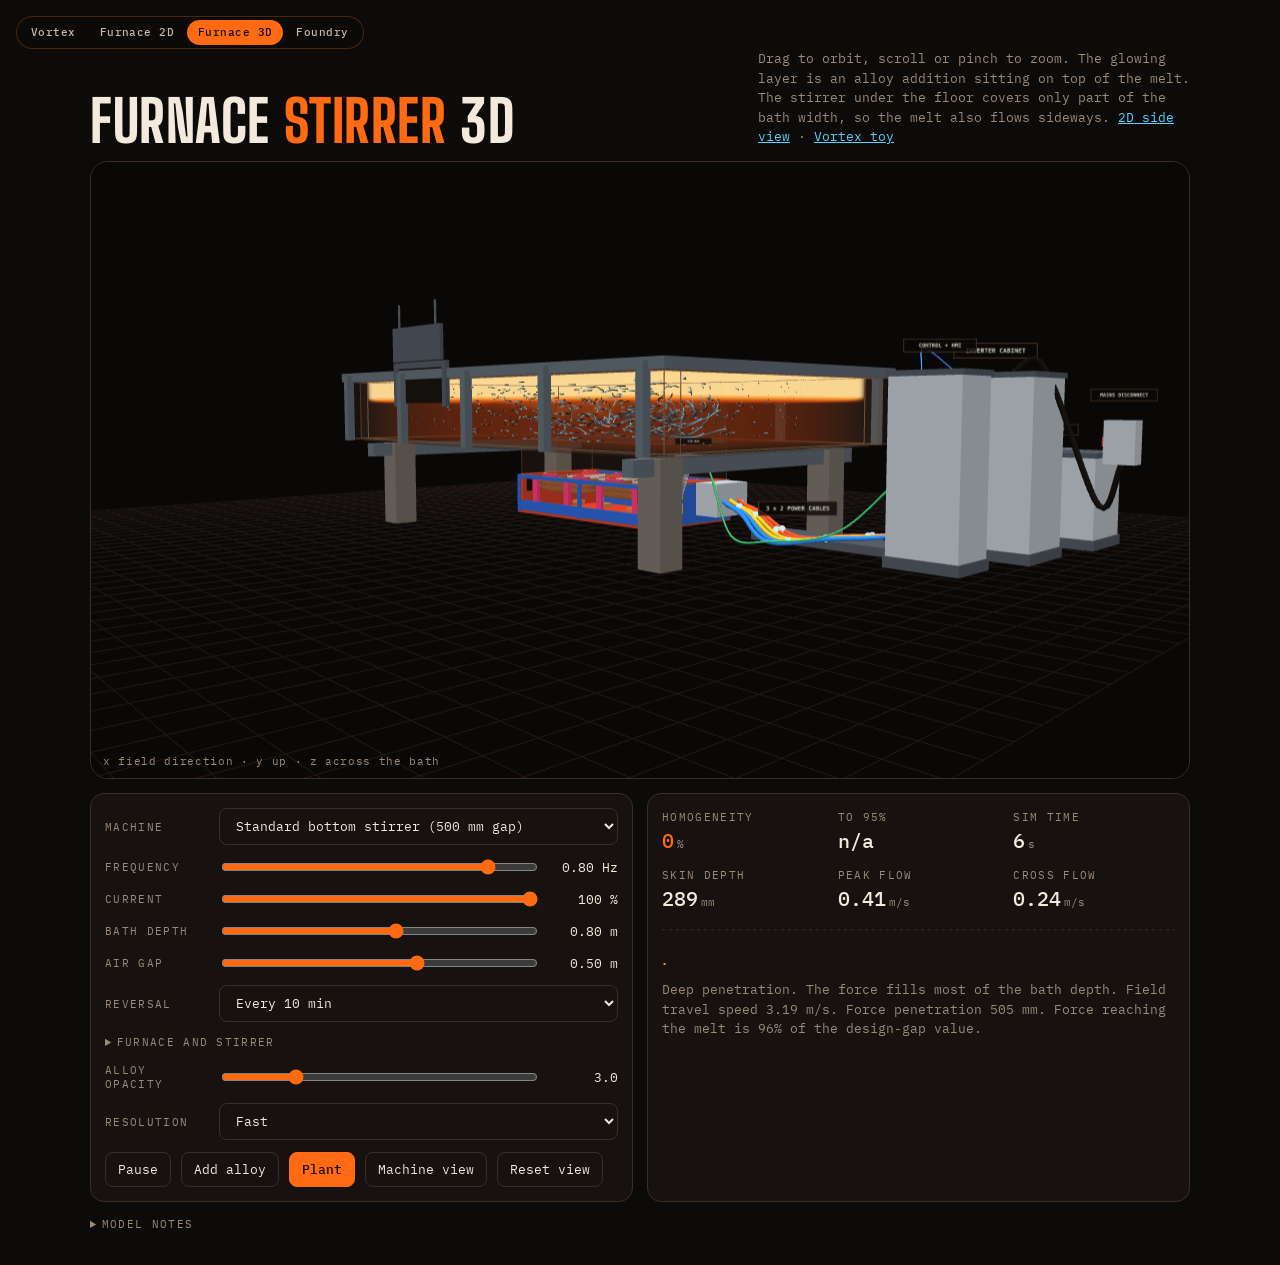
==== commit 9204c90d: "Coils: two stacks of five racetrack coils around the end core blocks (from old-coil photos); blower " ====
--- a/3d/index.html
+++ b/3d/index.html
@@ -129,7 +129,7 @@
   <details>
     <summary>Model notes</summary>
     <ul>
-      <li>Machine presets: "Standard bottom stirrer" is a generic, illustrative class of bottom-mounted linear induction stirrer driven at 0.2–1 Hz through a 500 mm air gap of refractory and plate. The values are rounded and are not product specifications. "Compact demo" is the original 2 m toy. The stirrer drawing is illustrative, after the general layout of this machine class (steel tray, stacked pancake coils in slots between laminated core blocks, clamp bars, end walls), not a product drawing. The Plant button adds a generic furnace shell and supports, an inverter cabinet, a control and HMI cabinet, a cooling unit, mains disconnect, junction box, RTD box and blower, with the cable runs between them. Power cables are drawn as three pairs (one per phase), with pulses that follow the current. Layout and sizes are illustrative.</li>
+      <li>Machine presets: "Standard bottom stirrer" is a generic, illustrative class of bottom-mounted linear induction stirrer driven at 0.2–1 Hz through a 500 mm air gap of refractory and plate. The values are rounded and are not product specifications. "Compact demo" is the original 2 m toy. The stirrer drawing is illustrative, after the general layout of this machine class (steel tray, stacked pancake coils in slots between laminated core blocks, clamp bars, end walls), not a product drawing. The Plant button adds a generic furnace shell and supports, an inverter cabinet, a control and HMI cabinet, a cooling unit, mains disconnect, junction box and RTD box, with the cable runs between them. Power cables are drawn as three pairs (one per phase), with pulses that follow the current. Layout and sizes are illustrative.</li>
       <li>Force: a traveling-wave push in the melt above the stirrer. It decays with height as exp(−2·a·d), and the gap adds a factor exp(−2·a·g) before the melt. The decay rate a comes from the skin depth δ = √(1 / (π f μ₀ σ)) with σ = 3.8 MS/m for liquid aluminum (approximate). A melt that is already moving sees a lower slip frequency, which acts like a deeper skin depth: δ/√slip. The optional Field model adds the pole-pitch limit: α² = (π/τ)² + 2i·slip/δ², a = Re α. Current scales force as I².</li>
       <li>Thrust is normalised so that the preset gap, frequency and pole pitch give the nominal force. Raising frequency or widening the gap then reduces the force that reaches the melt, and the readout shows it as a percentage of that design value.</li>
       <li>Flow: 3D incompressible solver (stable fluids, MacCormack dye advection) on a coarse grid (Fast) or about 1.6 times finer (Fine). Walls and floor are no-slip and the top is free-slip. Vorticity confinement and weak drag stand in for turbulence. Sim time is compressed so that 5–10 minute reversal cycles can be watched.</li>
@@ -272,9 +272,9 @@
     var w = x1 - x0, d = z1 - z0, cx = (x0 + x1) / 2, cz = (z0 + z1) / 2;
     var s = w / 2.73, X = function (m) { return x0 + m * s; };
     var sc = Math.max(0.55, Math.min(1, Math.min(w, d) / 1.2));
-    var lp = 0.03 * sc, th = 0.026 * sc, top = 0.045;
+    var lp = 0.036 * sc, th = 0.031 * sc, top = 0.045;
     ecLen = 0.12;
-    bodyH = top + 6 * lp + 0.3 * sc;
+    bodyH = top + 5 * lp + 0.3 * sc;
     var fz = d / 2 + 0.06, lw = 0.11 * s, rw = 0.21 * s;
     var slotC = [0.295, 0.99, 1.67, 2.36], blockC = [0.65, 1.33, 2.02];
     var mat = function (c, e) { return new THREE.MeshLambertMaterial({ color: c, emissive: e || 0x000000 }); };
@@ -300,16 +300,17 @@
         cyl(0.11, 0.07, rust, xe + sg * 0.06, yy, cz - d * 0.28, 'x');
       });
     });
-    // pancake coils: a stack of six racetrack pancakes in each of four slots, alternating left and right from the bottom (i = 0 is the top)
+    // two stacks of five racetrack coils (A around the first core block, B around the last), each coil 1.07 x 1.34 m outside with a 0.53 m hole,
+    // stepping left and right from the bottom (i = 0 is the top coil)
     coilMats = [];
-    var cw = d * 0.8, pw = 0.28 * s, inn = 0.45 * pw, slit = pw - 2 * inn;
-    var outer = racetrack(cw, pw, pw / 2), hole = racetrack(cw - 2 * inn, slit, slit / 2);
+    var cw = Math.min(1.34 * s, d * 0.9), ow = 1.07 * s, hw = 0.53 * s, band = (ow - hw) / 2;
+    var outer = racetrack(ow, cw, 0.3 * s), hole = racetrack(hw, cw - 2 * band, 0.12 * s);
     outer.holes.push(new THREE.Path(hole.getPoints(24).reverse()));
     var geo = new THREE.ExtrudeGeometry(outer, { depth: th, bevelEnabled: false, curveSegments: 20 });
-    geo.rotateX(-Math.PI / 2); geo.rotateY(Math.PI / 2);
-    var sh = 0.03 * s, offs = [sh, -sh, sh, -sh, sh, -sh];
-    for (var i = 0; i < 6; i++) {
-      slotC.forEach(function (sc2) {
+    geo.rotateX(-Math.PI / 2);
+    var sh = 0.03 * s, offs = [sh, -sh, sh, -sh, sh];
+    for (var i = 0; i < 5; i++) {
+      [0.655, 1.965].forEach(function (sc2) {
         var m = mat(i % 2 ? 0x8f4c1e : 0x84431a, 0x000000);
         coilMats.push({ m: m, off: X(sc2) + offs[i] - cx });
         var c = new THREE.Mesh(geo, m); c.position.set(X(sc2) + offs[i], -top - (i + 1) * lp + 0.008, cz); stirGroup.add(c);
@@ -317,7 +318,7 @@
       [0, 3].forEach(function (k) { box(0.06, 0.03 * sc + 0.005, 0.05, black, X(slotC[k]) + (k ? 0.12 : -0.12) * s, -top - (i + 1) * lp + 0.012, cz + cw / 2 + 0.06); });   // potted RTD, outer slots
     }
     // laminated core blocks (0.34 x 0.48 m) between the slots, paper on their faces, stainless straps with pink RTD pads at their ends
-    var bw = 0.34 * s, bd = d * 0.37;
+    var bw = 0.34 * s, bd = d * 0.3;
     blockC.forEach(function (m) {
       box(bw, 0.04, bd, core, X(m), -0.025, cz);
       [-1, 1].forEach(function (sg) {
@@ -329,8 +330,8 @@
     // pink clamp bars along the length, two per slot, over the straight part of the coils; clamp columns with studs at the coil ends
     slotC.forEach(function (m) {
       [-1, 1].forEach(function (sg) {
-        box(0.3 * s, 0.06, 0.07, pink, X(m), -0.03, cz + sg * 0.3 * d / 1.3);
-        [-0.1, 0.1].forEach(function (u) { cyl(0.012, 0.015, steel, X(m) + u * s * 1.2, 0.002, cz + sg * 0.3 * d / 1.3, 'y'); });
+        box(0.3 * s, 0.06, 0.07, pink, X(m), -0.03, cz + sg * 0.38 * s);
+        [-0.1, 0.1].forEach(function (u) { cyl(0.012, 0.015, steel, X(m) + u * s * 1.2, 0.002, cz + sg * 0.38 * s, 'y'); });
         box(0.1 * s, bodyH - 0.2, 0.05, pink, X(m), -bodyH / 2 + 0.03, cz + sg * (cw / 2 + 0.03));
         cyl(0.012, 0.22, steel, X(m), -bodyH + 0.1, cz + sg * (cw / 2 + 0.03), 'y');
       });
@@ -416,9 +417,6 @@
     // ---- stirrer-side hardware: junction box, RTD box, blower and duct
     var jx = x1 + ecLen + 0.38, jb = bx(0.34, 0.4, 0.56, grey, jx, base + 0.36, sz); lab('JUNCTION BOX', jx + 0.1, base + 0.78, sz - 0.5, 0.9);
     var rb = bx(0.2, 0.2, 0.26, grey, jx + 0.02, base + 0.82, sz + 0.62); lab('RTD BOX', jx + 0.1, base + 1.08, sz + 0.62, 0.7);
-    var bl = new THREE.Mesh(new THREE.CylinderGeometry(0.3, 0.3, 0.4, 24), dgrey); bl.rotation.z = Math.PI / 2; bl.position.set(x0 - ecLen - 1.0, base + 0.32, sz + 0.3); plantGroup.add(bl);
-    var duct = new THREE.Mesh(new THREE.CylinderGeometry(0.17, 0.17, 0.62, 18), grey); duct.rotation.z = Math.PI / 2; duct.position.set(x0 - ecLen - 0.42, base + 0.32, sz + 0.3); plantGroup.add(duct);
-    lab('BLOWER', x0 - ecLen - 1.0, base + 0.78, sz + 0.3, 0.8);
 
     // ---- cables
     function tube(pts, r, m) {
@@ -447,7 +445,6 @@
     tube([V(cx0 - 0.3, gy + 2.04, czInv + 0.3), V(cx0 - 0.5, gy + 2.3, (czInv + czCtl) / 2), V(cx0 - 0.2, gy + 2.04, czCtl)], 0.008, M(0x3b82f6));
     tube([V(cx0 - 0.5, gy + 1.0, czCool - 0.3), V(cx0 - 0.9, gy + 0.55, (czCool + czInv) / 2), V(cx0 - 0.5, gy + 1.0, czInv + 0.4)], 0.028, M(0x3b82f6));
     tube([V(cx0 - 0.5, gy + 0.9, czCool - 0.35), V(cx0 - 1.0, gy + 0.4, (czCool + czInv) / 2), V(cx0 - 0.5, gy + 0.85, czInv + 0.4)], 0.028, M(0xdd4b39));
-    tube([V(cx0 - 0.45, gy + 0.3, czCtl - 0.1), V(cx0 - 2.0, gy + 0.06, sz - 1.7), V(x0 - ecLen - 2.2, gy + 0.06, sz - 1.6), V(x0 - ecLen - 1.1, base + 0.25, sz + 0.3)], 0.016, black);
     plantGroup.visible = plantOn;
     bathGroup.add(plantGroup);
   }
